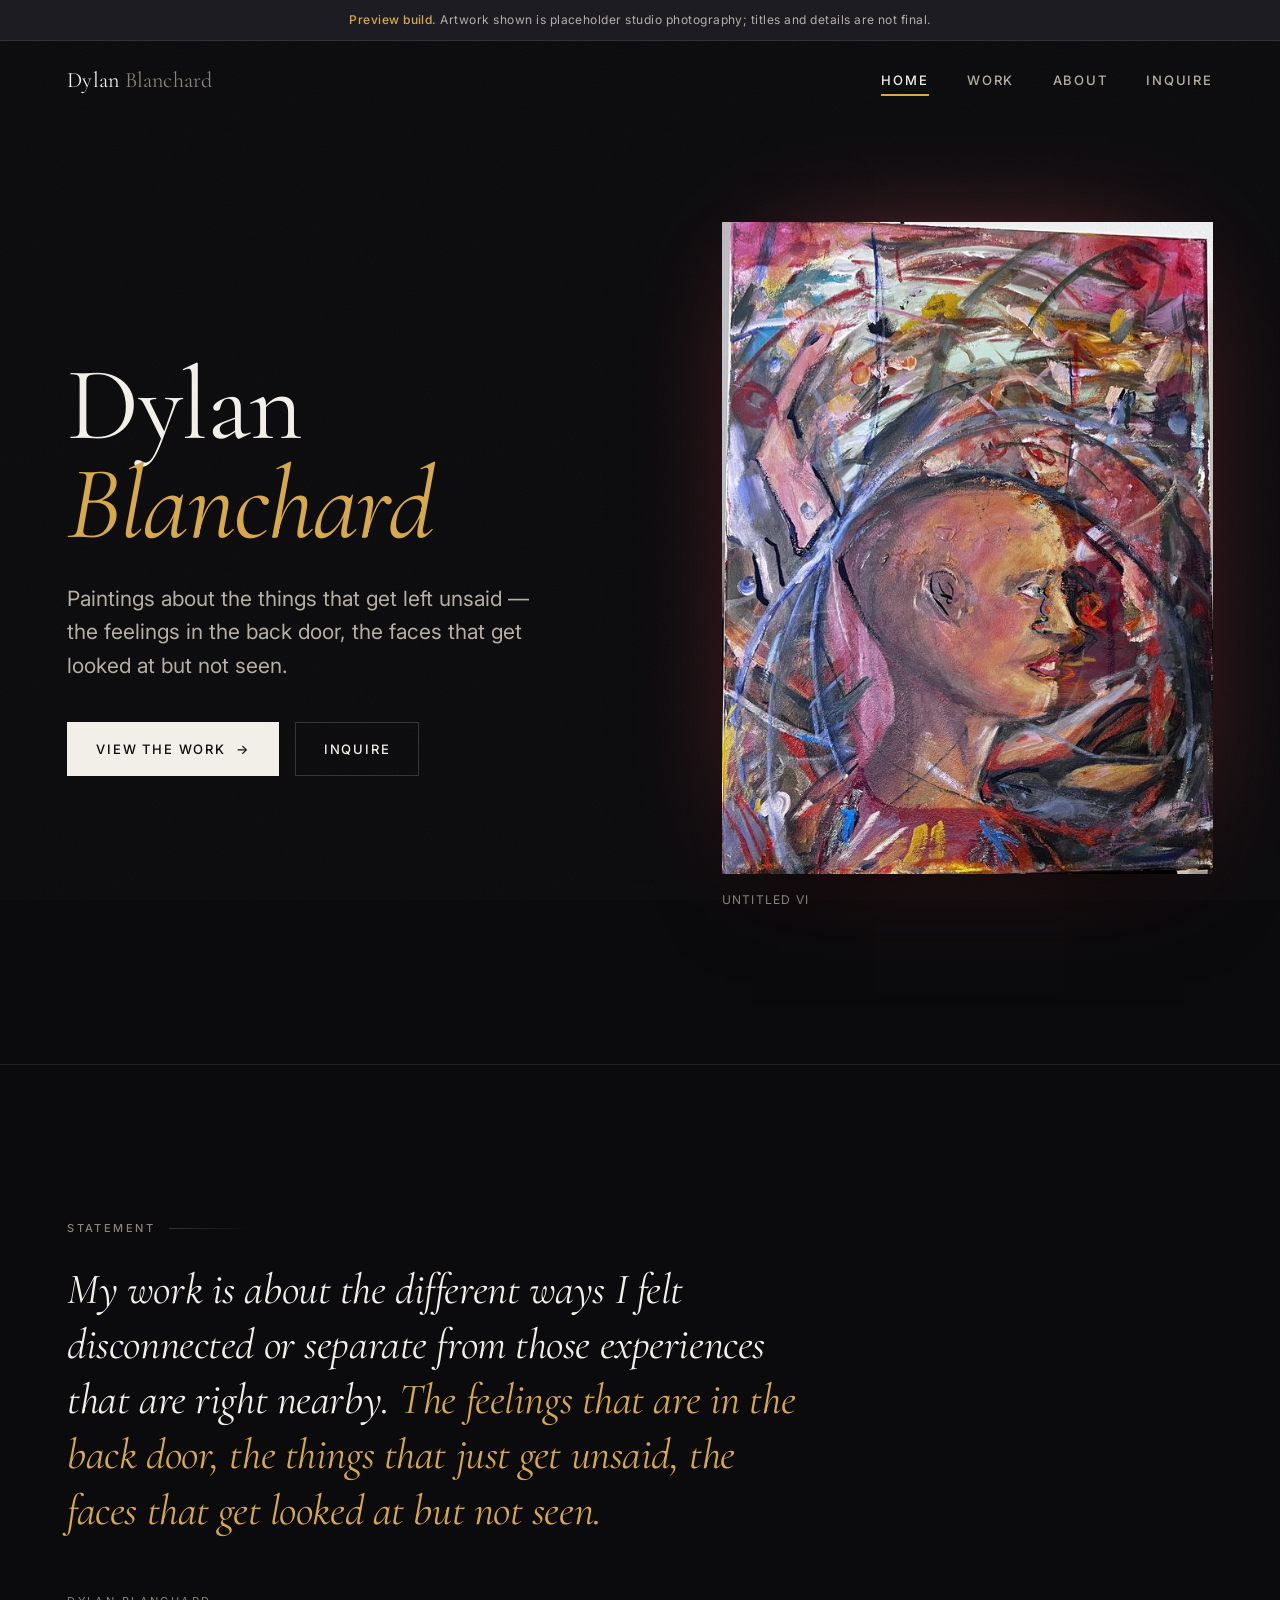
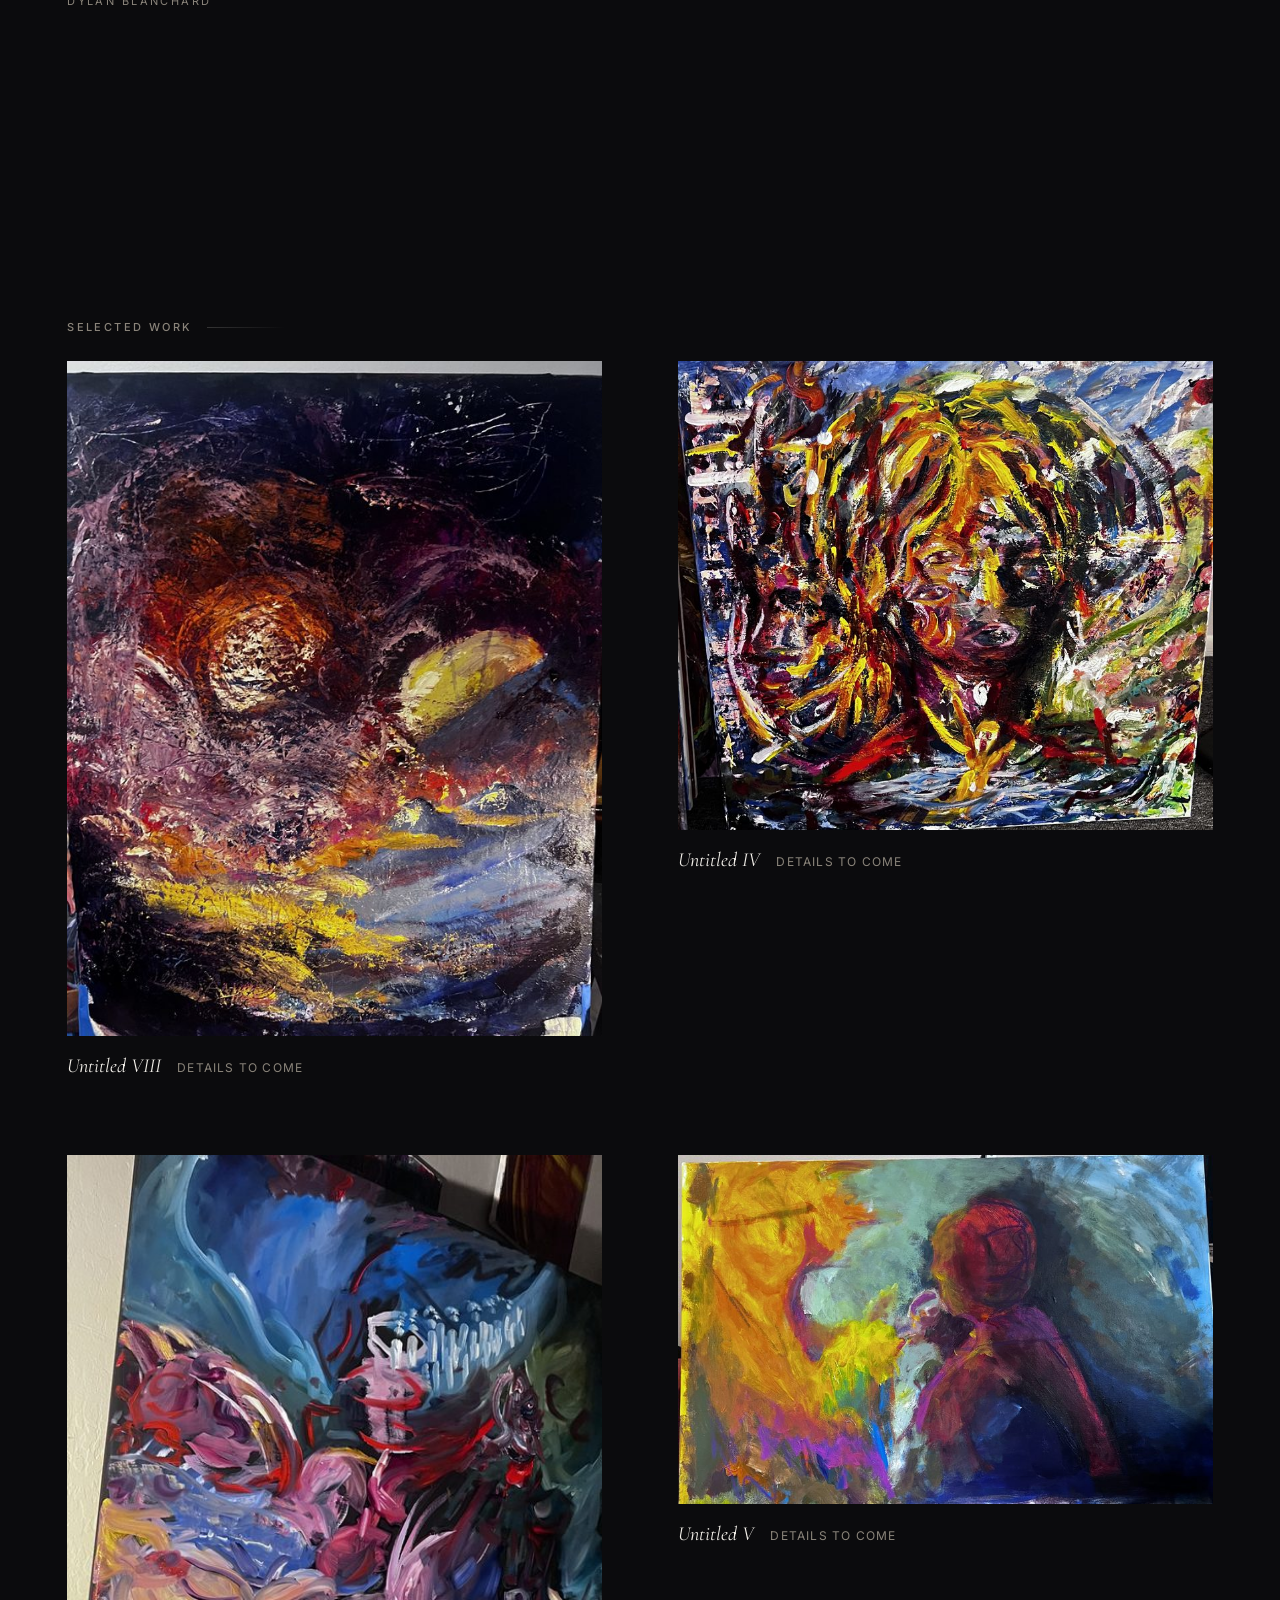
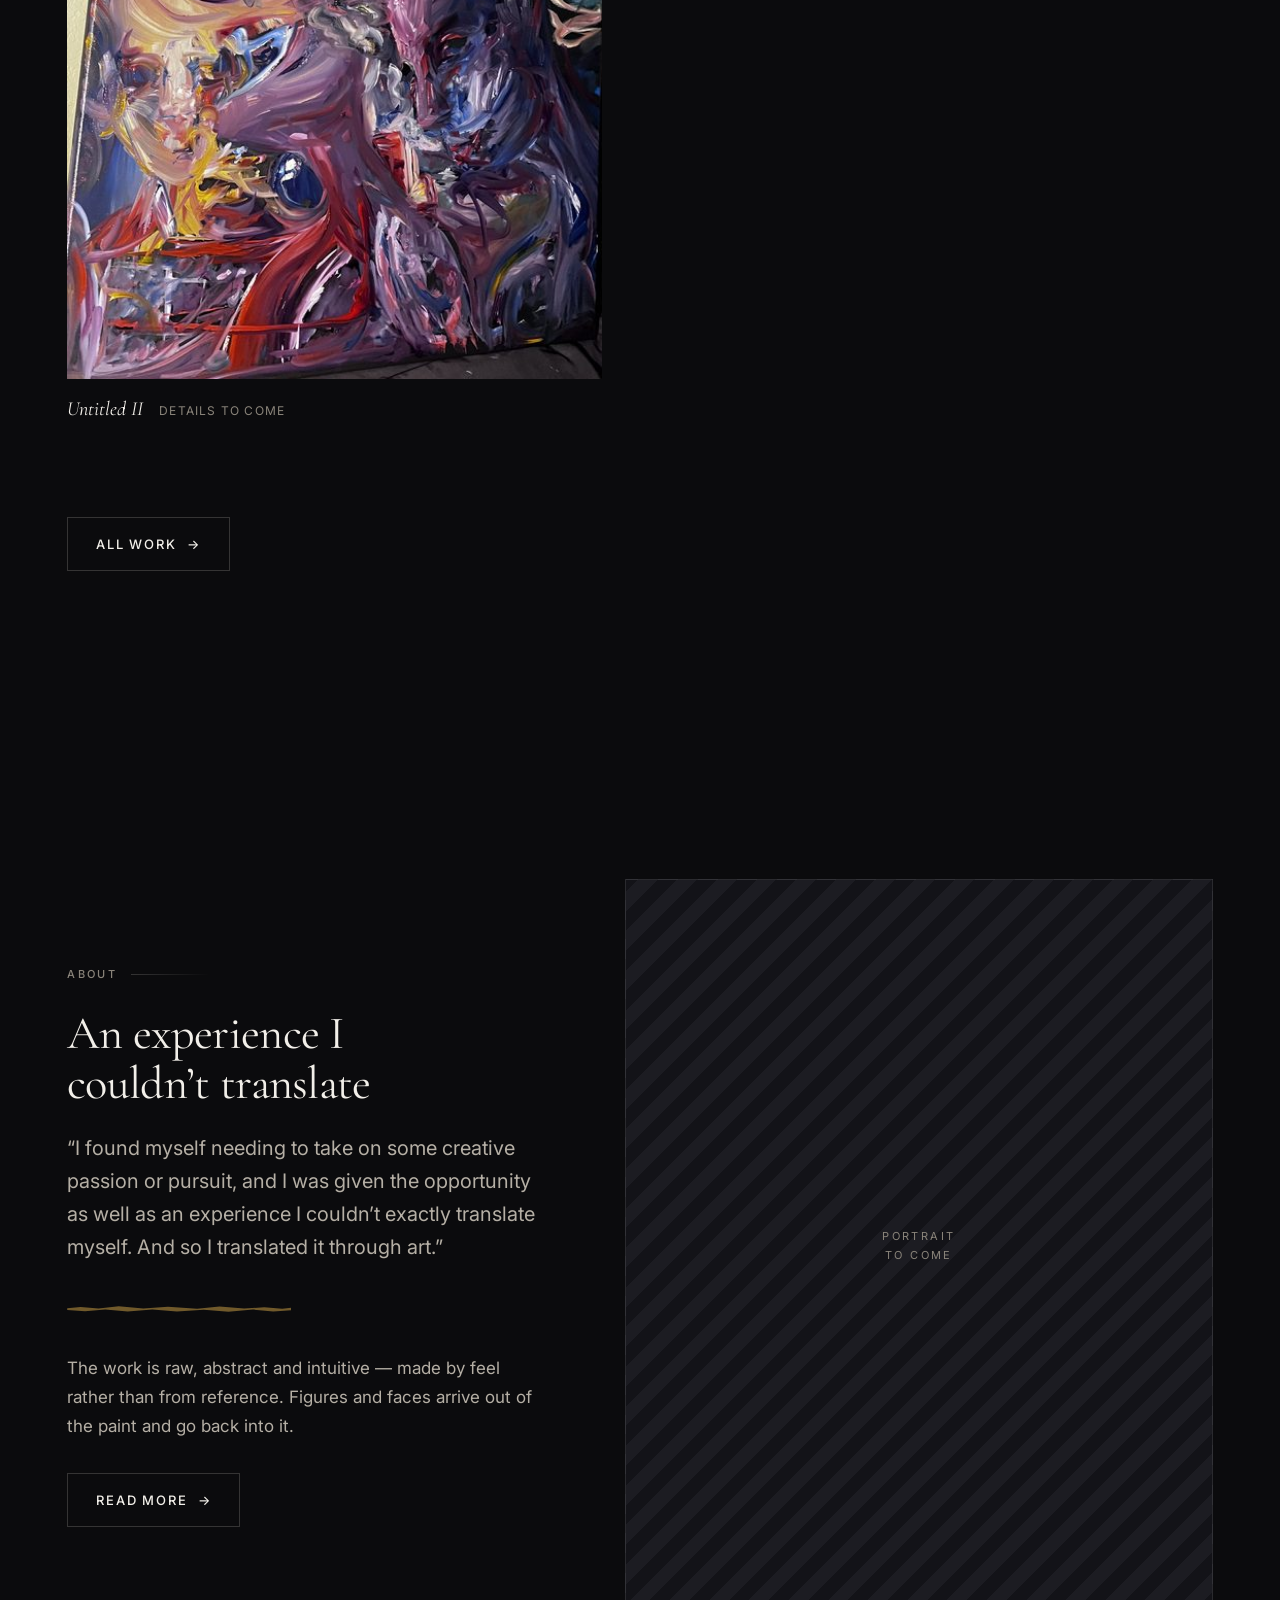
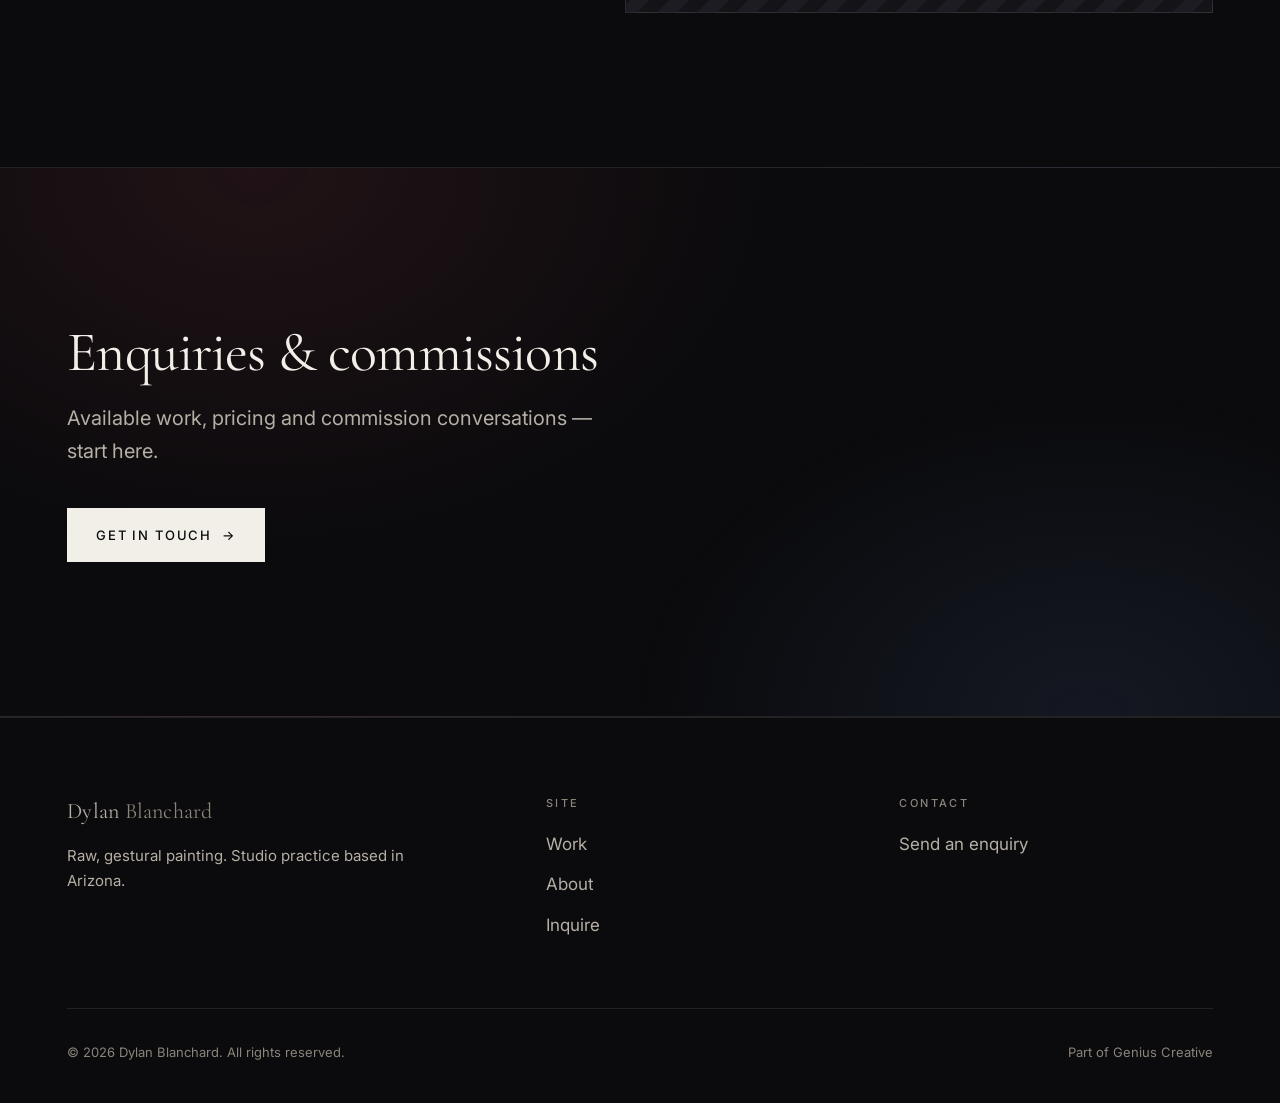
==== index.html @ bfadbf79 "Publish Dylan Blanchard portfolio site Generated from the private dylan-blanchard-portfolio repo via" ====
<!DOCTYPE html>
<html lang="en">
<head>
<meta charset="utf-8">
<meta name="viewport" content="width=device-width, initial-scale=1">
<title>Dylan Blanchard — Paintings</title>
<meta name="description" content="Raw, gestural paintings by Dylan Blanchard. Work about disconnection, the things left unsaid, and the faces that get looked at but not seen.">
<meta property="og:title" content="Dylan Blanchard — Paintings">
<meta property="og:description" content="Raw, gestural paintings about the things left unsaid.">
<meta property="og:type" content="website">
<meta property="og:url" content="https://gbmisa.github.io/dylan-blanchard-site/">
<meta property="og:image" content="https://gbmisa.github.io/dylan-blanchard-site/images/artwork/work-06-1600.jpg">
<link rel="canonical" href="https://gbmisa.github.io/dylan-blanchard-site/">
<link rel="icon" href="data:image/svg+xml,%3Csvg xmlns='http://www.w3.org/2000/svg' viewBox='0 0 32 32'%3E%3Crect width='32' height='32' fill='%230b0b0d'/%3E%3Cpath d='M6 23c4-3 6-13 11-15 3.2-1.3 6 .2 8 2.4-5 2-8 10.6-12 12.6-3 1.5-5 1-7 0z' fill='%23d8a94a'/%3E%3C/svg%3E">
<link rel="preconnect" href="https://fonts.googleapis.com">
<link rel="preconnect" href="https://fonts.gstatic.com" crossorigin>
<link href="https://fonts.googleapis.com/css2?family=Cormorant+Garamond:ital,wght@0,400;0,600;1,400&family=Inter:wght@400;500&display=swap" rel="stylesheet">
<link rel="stylesheet" href="css/style.css">
</head>
<body>

<a class="skip-link" href="#main">Skip to content</a>

<!-- PREVIEW BANNER — delete this element (and §15 of style.css) at launch -->
<div class="preview-banner">
  <strong>Preview build.</strong> Artwork shown is placeholder studio photography; titles and details are not final.
</div>

<header class="site-header">
  <div class="shell site-header__inner">
    <a class="wordmark" href="index.html">Dylan <span>Blanchard</span></a>
    <button class="nav-toggle" aria-expanded="false" aria-controls="nav" aria-label="Menu">
      <span class="nav-toggle__bars"></span>
    </button>
    <nav class="nav" id="nav" aria-label="Primary">
      <ul class="nav__list">
        <li><a class="nav__link" href="index.html" aria-current="page">Home</a></li>
        <li><a class="nav__link" href="gallery.html">Work</a></li>
        <li><a class="nav__link" href="about.html">About</a></li>
        <li><a class="nav__link" href="contact.html">Inquire</a></li>
      </ul>
    </nav>
  </div>
</header>

<main id="main">

  <!-- ============================================================ hero -->
  <section class="hero shell">
    <div class="hero__grid">
      <div>
        <h1 class="hero__title">Dylan<em>Blanchard</em></h1>
        <p class="hero__statement">
          Paintings about the things that get left unsaid — the feelings in the
          back door, the faces that get looked at but not seen.
        </p>
        <div class="btn-row">
          <a class="btn btn--solid" href="gallery.html">
            View the work <span class="btn__arrow" aria-hidden="true">&rarr;</span>
          </a>
          <a class="btn" href="contact.html">Inquire</a>
        </div>
      </div>

      <figure class="hero__figure">
        <img src="images/artwork/work-06-800.jpg"
             srcset="images/artwork/work-06-800.jpg 800w, images/artwork/work-06-1600.jpg 1600w"
             sizes="(max-width: 60rem) 92vw, 40vw"
             width="1204" height="1600"
             alt="A bald figure in profile, painted in ochre and rose, ringed by dark looping arcs that half-swallow the face."
             fetchpriority="high" decoding="async">
        <figcaption class="hero__caption">Untitled VI</figcaption>
      </figure>
    </div>
  </section>

  <!-- ======================================================= statement -->
  <section class="section statement">
    <div class="shell">
      <p class="eyebrow">Statement</p>
      <blockquote class="statement__quote">
        <p>
          My work is about the different ways I felt disconnected or separate
          from those experiences that are right nearby. <em>The feelings that
          are in the back door, the things that just get unsaid, the faces that
          get looked at but not seen.</em>
        </p>
        <cite class="statement__attrib">Dylan Blanchard</cite>
      </blockquote>
    </div>
  </section>

  <!-- ==================================================== selected work -->
  <section class="section">
    <div class="shell">
      <p class="eyebrow">Selected work</p>

      <div class="work-stagger">

        <figure class="work reveal">
          <a class="work__frame" data-lightbox
             href="images/artwork/work-08-1600.jpg"
             data-full="images/artwork/work-08-1600.jpg"
             data-title="Untitled VIII"
             data-meta="Details to come"
             data-alt="A nocturne in deep violet and ox-blood, with molten ochre and gold forms surfacing through heavy impasto.">
            <img src="images/artwork/work-08-800.jpg"
                 srcset="images/artwork/work-08-800.jpg 800w, images/artwork/work-08-1600.jpg 1600w"
                 sizes="(max-width: 48rem) 92vw, 45vw"
                 width="1267" height="1600"
                 alt="A nocturne in deep violet and ox-blood, with molten ochre and gold forms surfacing through heavy impasto."
                 loading="lazy" decoding="async">
          </a>
          <figcaption class="work__caption">
            <span class="work__title">Untitled VIII</span>
            <span class="work__meta">Details to come</span>
          </figcaption>
        </figure>

        <figure class="work reveal">
          <a class="work__frame" data-lightbox
             href="images/artwork/work-04-1600.jpg"
             data-full="images/artwork/work-04-1600.jpg"
             data-title="Untitled IV"
             data-meta="Details to come"
             data-alt="A head built from thick yellow and black knife strokes, dissolving into a tangle of red and green at the edges.">
            <img src="images/artwork/work-04-800.jpg"
                 srcset="images/artwork/work-04-800.jpg 800w, images/artwork/work-04-1600.jpg 1600w"
                 sizes="(max-width: 48rem) 92vw, 45vw"
                 width="1600" height="1406"
                 alt="A head built from thick yellow and black knife strokes, dissolving into a tangle of red and green at the edges."
                 loading="lazy" decoding="async">
          </a>
          <figcaption class="work__caption">
            <span class="work__title">Untitled IV</span>
            <span class="work__meta">Details to come</span>
          </figcaption>
        </figure>

        <figure class="work reveal">
          <a class="work__frame" data-lightbox
             href="images/artwork/work-02-1600.jpg"
             data-full="images/artwork/work-02-1600.jpg"
             data-title="Untitled II"
             data-meta="Details to come"
             data-alt="Swirling rose, crimson and cobalt impasto in which several faces surface and sink back into the paint.">
            <img src="images/artwork/work-02-800.jpg"
                 srcset="images/artwork/work-02-800.jpg 800w, images/artwork/work-02-1600.jpg 1600w"
                 sizes="(max-width: 48rem) 92vw, 45vw"
                 width="1038" height="1600"
                 alt="Swirling rose, crimson and cobalt impasto in which several faces surface and sink back into the paint."
                 loading="lazy" decoding="async">
          </a>
          <figcaption class="work__caption">
            <span class="work__title">Untitled II</span>
            <span class="work__meta">Details to come</span>
          </figcaption>
        </figure>

        <figure class="work reveal">
          <a class="work__frame" data-lightbox
             href="images/artwork/work-05-1600.jpg"
             data-full="images/artwork/work-05-1600.jpg"
             data-title="Untitled V"
             data-meta="Details to come"
             data-alt="A seated red figure turned away, set between a field of yellow light and a cold teal dark.">
            <img src="images/artwork/work-05-800.jpg"
                 srcset="images/artwork/work-05-800.jpg 800w, images/artwork/work-05-1600.jpg 1600w"
                 sizes="(max-width: 48rem) 92vw, 45vw"
                 width="1600" height="1044"
                 alt="A seated red figure turned away, set between a field of yellow light and a cold teal dark."
                 loading="lazy" decoding="async">
          </a>
          <figcaption class="work__caption">
            <span class="work__title">Untitled V</span>
            <span class="work__meta">Details to come</span>
          </figcaption>
        </figure>

      </div>

      <div class="btn-row" style="margin-top: clamp(3rem, 8vw, 6rem);">
        <a class="btn" href="gallery.html">
          All work <span class="btn__arrow" aria-hidden="true">&rarr;</span>
        </a>
      </div>
    </div>
  </section>

  <!-- =========================================================== about -->
  <section class="section">
    <div class="shell">
      <div class="split split--flip split--center">
        <div class="portrait-slot">
          <span class="portrait-slot__label">Portrait<br>to come</span>
        </div>
        <div>
          <p class="eyebrow">About</p>
          <h2 style="font-size: clamp(1.75rem, 1.3rem + 2vw, 3rem); margin-bottom: 1.5rem;">
            An experience I couldn&rsquo;t translate
          </h2>
          <p class="lede">
            &ldquo;I found myself needing to take on some creative passion or
            pursuit, and I was given the opportunity as well as an experience I
            couldn&rsquo;t exactly translate myself. And so I translated it
            through art.&rdquo;
          </p>
          <hr class="stroke-rule" style="margin: 2.5rem 0;">
          <p>
            The work is raw, abstract and intuitive — made by feel rather than
            from reference. Figures and faces arrive out of the paint and go
            back into it.
          </p>
          <div class="btn-row" style="margin-top: 2rem;">
            <a class="btn" href="about.html">
              Read more <span class="btn__arrow" aria-hidden="true">&rarr;</span>
            </a>
          </div>
        </div>
      </div>
    </div>
  </section>

  <!-- ============================================================= cta -->
  <section class="section cta">
    <div class="shell">
      <h2 class="cta__title">Enquiries &amp; commissions</h2>
      <p class="lede" style="margin-bottom: 2.5rem;">
        Available work, pricing and commission conversations — start here.
      </p>
      <div class="btn-row">
        <a class="btn btn--solid" href="contact.html">
          Get in touch <span class="btn__arrow" aria-hidden="true">&rarr;</span>
        </a>
      </div>
    </div>
  </section>

</main>

<footer class="site-footer">
  <div class="shell">
    <div class="site-footer__grid">
      <div>
        <a class="wordmark" href="index.html">Dylan <span>Blanchard</span></a>
        <p style="margin-top: 1rem; max-width: 22rem; font-size: 0.9375rem;">
          Raw, gestural painting. Studio practice based in Arizona.
        </p>
      </div>
      <div>
        <h3>Site</h3>
        <ul>
          <li><a href="gallery.html">Work</a></li>
          <li><a href="about.html">About</a></li>
          <li><a href="contact.html">Inquire</a></li>
        </ul>
      </div>
      <div>
        <h3>Contact</h3>
        <ul>
          <!-- TODO: replace with Dylan's real contact address -->
          <li><a href="contact.html">Send an enquiry</a></li>
        </ul>
      </div>
    </div>
    <div class="site-footer__base">
      <span>&copy; 2026 Dylan Blanchard. All rights reserved.</span>
      <span>Part of Genius Creative</span>
    </div>
  </div>
</footer>

<!-- ======================================================== lightbox -->
<div class="lightbox" role="dialog" aria-modal="true" aria-hidden="true" aria-label="Artwork viewer">
  <button class="lightbox__close" aria-label="Close viewer">&times;</button>
  <button class="lightbox__nav lightbox__nav--prev" aria-label="Previous work">&#8249;</button>
  <button class="lightbox__nav lightbox__nav--next" aria-label="Next work">&#8250;</button>
  <div class="lightbox__stage">
    <img class="lightbox__img" src="" alt="">
  </div>
  <div class="lightbox__bar shell">
    <span class="lightbox__title"></span>
    <span class="lightbox__meta"></span>
  </div>
</div>

<script src="js/site-config.js"></script>
<script src="js/main.js"></script>
</body>
</html>
---- css/style.css ----
/* ==========================================================================
   Dylan Blanchard — Genius Creative
   Ink ground, jewel-tone accents, palette-knife texture.
   The paintings supply the loudest colour on every page; chrome stays quiet.
   ========================================================================== */

/* --------------------------------------------------------------------------
   1. Tokens
   -------------------------------------------------------------------------- */
:root {
  /* ground */
  --ink:        #0b0b0d;
  --ink-raised: #131318;
  --ink-high:   #1c1c22;
  --hairline:   rgba(242, 239, 233, 0.10);
  --hairline-2: rgba(242, 239, 233, 0.18);

  /* type — all AA or better on --ink */
  --bone:    #f2efe9;  /* 19.0:1 */
  --bone-2:  #b5afa5;  /*  8.9:1 */
  --bone-3:  #8a847a;  /*  5.3:1 */

  /* jewel accents, pulled from the work itself */
  --gold:    #d8a94a;  /*  9.1:1 */
  --crimson: #e0576a;  /*  5.4:1 */
  --cobalt:  #6d8fe8;
  --violet:  #a279e0;

  /* layout */
  --measure: 34rem;
  --gutter: clamp(1.25rem, 4vw, 3.5rem);
  --shell: 78rem;

  /* rhythm */
  --space-section: clamp(5rem, 12vw, 11rem);

  /* type stacks */
  --font-display: "Cormorant Garamond", "Iowan Old Style", Palatino, Georgia, serif;
  --font-body: "Inter", -apple-system, BlinkMacSystemFont, "Segoe UI", Roboto, Helvetica, Arial, sans-serif;

  --ease: cubic-bezier(0.22, 0.61, 0.36, 1);
}

/* --------------------------------------------------------------------------
   2. Reset & base
   -------------------------------------------------------------------------- */
*, *::before, *::after { box-sizing: border-box; }

html {
  -webkit-text-size-adjust: 100%;
  scroll-behavior: smooth;
}

body {
  margin: 0;
  background: var(--ink);
  color: var(--bone-2);
  font-family: var(--font-body);
  font-size: clamp(1rem, 0.97rem + 0.15vw, 1.0625rem);
  line-height: 1.7;
  font-weight: 400;
  -webkit-font-smoothing: antialiased;
  overflow-x: hidden;
}

/* Grain. Sits above the ground, below content — gives the flat ink some
   tooth so it reads as material rather than as a flat digital surface. */
body::before {
  content: "";
  position: fixed;
  inset: 0;
  z-index: 1;
  pointer-events: none;
  opacity: 0.035;
  background-image: url("data:image/svg+xml,%3Csvg xmlns='http://www.w3.org/2000/svg' width='220' height='220'%3E%3Cfilter id='n'%3E%3CfeTurbulence type='fractalNoise' baseFrequency='0.82' numOctaves='4' stitchTiles='stitch'/%3E%3C/filter%3E%3Crect width='220' height='220' filter='url(%23n)'/%3E%3C/svg%3E");
}

body > * { position: relative; z-index: 2; }

img { max-width: 100%; height: auto; display: block; }

h1, h2, h3, h4 {
  font-family: var(--font-display);
  color: var(--bone);
  font-weight: 400;
  line-height: 1.08;
  letter-spacing: -0.015em;
  margin: 0;
  text-wrap: balance;
}

p { margin: 0 0 1.25em; }
p:last-child { margin-bottom: 0; }

a { color: var(--gold); text-decoration: none; }

:focus-visible {
  outline: 2px solid var(--gold);
  outline-offset: 3px;
  border-radius: 2px;
}

::selection { background: var(--crimson); color: var(--bone); }

.skip-link {
  position: absolute;
  left: var(--gutter);
  top: -100%;
  z-index: 999;
  padding: 0.75rem 1.25rem;
  background: var(--bone);
  color: var(--ink);
  font-size: 0.875rem;
  font-weight: 500;
}
.skip-link:focus { top: 1rem; }

.visually-hidden {
  position: absolute;
  width: 1px; height: 1px;
  padding: 0; margin: -1px;
  overflow: hidden;
  clip: rect(0 0 0 0);
  white-space: nowrap;
}

/* --------------------------------------------------------------------------
   3. Layout primitives
   -------------------------------------------------------------------------- */
.shell {
  width: 100%;
  max-width: var(--shell);
  margin-inline: auto;
  padding-inline: var(--gutter);
}

.section { padding-block: var(--space-section); }

.eyebrow {
  font-family: var(--font-body);
  font-size: 0.6875rem;
  font-weight: 500;
  letter-spacing: 0.22em;
  text-transform: uppercase;
  color: var(--bone-3);
  margin: 0 0 1.5rem;
  display: flex;
  align-items: center;
  gap: 0.875rem;
}
.eyebrow::after {
  content: "";
  height: 1px;
  flex: 1;
  max-width: 5rem;
  background: linear-gradient(90deg, var(--hairline-2), transparent);
}

.lede {
  font-size: clamp(1.0625rem, 1rem + 0.35vw, 1.25rem);
  line-height: 1.65;
  color: var(--bone-2);
  max-width: var(--measure);
}

/* A torn/knife-stroke rule — the divider motif. Deliberately not a clean
   hairline: the edge is chipped, the way a loaded knife leaves paint. */
.stroke-rule {
  border: 0;
  height: 10px;
  margin: 0;
  width: min(14rem, 40vw);
  background: var(--gold);
  opacity: 0.5;
  clip-path: polygon(
    0% 42%, 6% 30%, 14% 46%, 23% 22%, 34% 44%, 45% 28%,
    58% 48%, 68% 26%, 79% 46%, 88% 32%, 96% 48%, 100% 38%,
    100% 62%, 92% 74%, 83% 56%, 72% 78%, 61% 58%, 49% 76%,
    38% 54%, 27% 74%, 17% 56%, 8% 72%, 0% 60%
  );
}

/* --------------------------------------------------------------------------
   4. Header
   -------------------------------------------------------------------------- */
.site-header {
  position: sticky;
  top: 0;
  z-index: 50;
  transition: background-color 0.4s var(--ease), border-color 0.4s var(--ease);
  border-bottom: 1px solid transparent;
}
.site-header.is-stuck {
  background: rgba(11, 11, 13, 0.86);
  backdrop-filter: blur(14px);
  -webkit-backdrop-filter: blur(14px);
  border-bottom-color: var(--hairline);
}

.site-header__inner {
  display: flex;
  align-items: center;
  justify-content: space-between;
  gap: 1.5rem;
  padding-block: 1.5rem;
}

.wordmark {
  font-family: var(--font-display);
  font-size: 1.375rem;
  line-height: 1;
  letter-spacing: 0.01em;
  color: var(--bone);
  white-space: nowrap;
}
.wordmark span { color: var(--bone-3); }

.nav__list {
  display: flex;
  align-items: center;
  gap: clamp(1.5rem, 3vw, 2.75rem);
  list-style: none;
  margin: 0;
  padding: 0;
}

.nav__link {
  position: relative;
  font-size: 0.8125rem;
  font-weight: 500;
  letter-spacing: 0.14em;
  text-transform: uppercase;
  color: var(--bone-2);
  padding-block: 0.5rem;
  transition: color 0.25s var(--ease);
}
.nav__link::after {
  content: "";
  position: absolute;
  left: 0; right: 0; bottom: 0;
  height: 2px;
  background: var(--gold);
  transform: scaleX(0);
  transform-origin: left;
  transition: transform 0.35s var(--ease);
}
.nav__link:hover, .nav__link:focus-visible { color: var(--bone); }
.nav__link:hover::after,
.nav__link[aria-current="page"]::after { transform: scaleX(1); }
.nav__link[aria-current="page"] { color: var(--bone); }

.nav-toggle {
  display: none;
  width: 2.75rem; height: 2.75rem;
  align-items: center;
  justify-content: center;
  background: none;
  border: 1px solid var(--hairline-2);
  color: var(--bone);
  cursor: pointer;
  padding: 0;
}
.nav-toggle__bars,
.nav-toggle__bars::before,
.nav-toggle__bars::after {
  display: block;
  width: 18px; height: 1.5px;
  background: currentColor;
  transition: transform 0.3s var(--ease), opacity 0.2s var(--ease);
}
.nav-toggle__bars::before,
.nav-toggle__bars::after { content: ""; position: absolute; }
.nav-toggle__bars::before { transform: translateY(-6px); }
.nav-toggle__bars::after  { transform: translateY(6px); }
.nav-toggle[aria-expanded="true"] .nav-toggle__bars { background: transparent; }
.nav-toggle[aria-expanded="true"] .nav-toggle__bars::before { transform: rotate(45deg); }
.nav-toggle[aria-expanded="true"] .nav-toggle__bars::after  { transform: rotate(-45deg); }

@media (max-width: 46rem) {
  .nav-toggle { display: inline-flex; position: relative; }
  .nav {
    position: fixed;
    inset: 0;
    background: var(--ink);
    display: grid;
    place-items: center;
    opacity: 0;
    visibility: hidden;
    transition: opacity 0.35s var(--ease), visibility 0.35s;
  }
  .nav.is-open { opacity: 1; visibility: visible; }
  .nav__list { flex-direction: column; gap: 2rem; }
  .nav__link { font-size: 1rem; letter-spacing: 0.18em; }
}

/* --------------------------------------------------------------------------
   5. Hero
   -------------------------------------------------------------------------- */
.hero {
  padding-block: clamp(3rem, 8vw, 7rem) var(--space-section);
}

.hero__grid {
  display: grid;
  gap: clamp(2.5rem, 6vw, 5rem);
  align-items: center;
}
@media (min-width: 60rem) {
  .hero__grid {
    grid-template-columns: 1fr 0.85fr;
  }
}

.hero__title {
  font-size: clamp(3rem, 2rem + 7vw, 6.5rem);
  line-height: 0.95;
  margin-bottom: 1.75rem;
}
.hero__title em {
  display: block;
  font-style: italic;
  color: var(--gold);
}

.hero__statement {
  font-size: clamp(1.0625rem, 1rem + 0.4vw, 1.3125rem);
  line-height: 1.6;
  max-width: 30rem;
  margin-bottom: 2.5rem;
  color: var(--bone-2);
}

.hero__figure { margin: 0; }
.hero__figure img {
  width: 100%;
  /* the paint carries its own light; a faint bloom seats it on the ink */
  box-shadow: 0 40px 80px -30px rgba(0, 0, 0, 0.9),
              0 0 120px -60px var(--crimson);
}
.hero__caption {
  margin-top: 1rem;
  font-size: 0.75rem;
  letter-spacing: 0.1em;
  text-transform: uppercase;
  color: var(--bone-3);
}

/* --------------------------------------------------------------------------
   6. Buttons
   -------------------------------------------------------------------------- */
.btn-row { display: flex; flex-wrap: wrap; gap: 1rem; }

.btn {
  display: inline-flex;
  align-items: center;
  gap: 0.625rem;
  padding: 0.9375rem 1.75rem;
  font-family: var(--font-body);
  font-size: 0.8125rem;
  font-weight: 500;
  letter-spacing: 0.14em;
  text-transform: uppercase;
  border: 1px solid var(--hairline-2);
  color: var(--bone);
  background: transparent;
  cursor: pointer;
  transition: border-color 0.3s var(--ease), color 0.3s var(--ease),
              background-color 0.3s var(--ease), transform 0.3s var(--ease);
}
.btn:hover, .btn:focus-visible {
  border-color: var(--gold);
  color: var(--gold);
  transform: translateY(-2px);
}
.btn--solid {
  background: var(--bone);
  border-color: var(--bone);
  color: var(--ink);
}
.btn--solid:hover, .btn--solid:focus-visible {
  background: var(--gold);
  border-color: var(--gold);
  color: var(--ink);
}
.btn__arrow { transition: transform 0.3s var(--ease); }
.btn:hover .btn__arrow { transform: translateX(4px); }

/* --------------------------------------------------------------------------
   7. Statement / pull quote
   -------------------------------------------------------------------------- */
.statement { border-top: 1px solid var(--hairline); }

.statement__quote {
  margin: 0;
  max-width: 46rem;
}
.statement__quote p {
  font-family: var(--font-display);
  font-size: clamp(1.5rem, 1.1rem + 2vw, 2.75rem);
  line-height: 1.28;
  font-style: italic;
  color: var(--bone);
  letter-spacing: -0.01em;
}
.statement__quote p em {
  font-style: italic;
  color: var(--gold);
}
.statement__attrib {
  display: block;
  margin-top: 2rem;
  font-family: var(--font-body);
  font-size: 0.6875rem;
  font-style: normal;
  letter-spacing: 0.22em;
  text-transform: uppercase;
  color: var(--bone-3);
}

/* --------------------------------------------------------------------------
   8. Work grids
   -------------------------------------------------------------------------- */

/* Home — staggered, gallery-hang rhythm rather than a uniform matrix. */
.work-stagger {
  display: grid;
  gap: clamp(2.5rem, 6vw, 5.5rem);
}
@media (min-width: 48rem) {
  .work-stagger { grid-template-columns: repeat(2, 1fr); align-items: start; }
  .work-stagger > *:nth-child(even) { transform: translateY(clamp(2rem, 6vw, 5rem)); }
}

/* Gallery — columns keep every canvas at its true aspect ratio, no cropping. */
.work-masonry {
  column-count: 1;
  column-gap: clamp(1.5rem, 4vw, 3rem);
}
@media (min-width: 40rem) { .work-masonry { column-count: 2; } }
@media (min-width: 68rem) { .work-masonry { column-count: 3; } }
.work-masonry .work { break-inside: avoid; margin-bottom: clamp(1.5rem, 4vw, 3rem); }

.work { margin: 0; }

.work__frame {
  display: block;
  position: relative;
  background: var(--ink-raised);
  overflow: hidden;
  cursor: zoom-in;
  border: 0;
  padding: 0;
  width: 100%;
}
.work__frame img {
  width: 100%;
  transition: transform 0.7s var(--ease), filter 0.7s var(--ease);
}
.work__frame::after {
  content: "";
  position: absolute;
  inset: 0;
  background: linear-gradient(180deg, transparent 55%, rgba(11, 11, 13, 0.55));
  opacity: 0;
  transition: opacity 0.5s var(--ease);
}
.work__frame:hover img,
.work__frame:focus-visible img { transform: scale(1.035); }
.work__frame:hover::after { opacity: 1; }

.work__caption {
  margin-top: 1.125rem;
  display: flex;
  flex-wrap: wrap;
  align-items: baseline;
  gap: 0.5rem 1rem;
}
.work__title {
  font-family: var(--font-display);
  font-size: 1.25rem;
  font-style: italic;
  color: var(--bone);
  line-height: 1.2;
}
.work__meta {
  font-size: 0.75rem;
  letter-spacing: 0.1em;
  text-transform: uppercase;
  color: var(--bone-3);
}

/* --------------------------------------------------------------------------
   9. Split feature (about teaser)
   -------------------------------------------------------------------------- */
.split {
  display: grid;
  gap: clamp(2.5rem, 6vw, 5rem);
  align-items: start;
}
.split--center { align-items: center; }
@media (min-width: 56rem) {
  .split { grid-template-columns: 0.9fr 1.1fr; }
  .split--flip > :first-child { order: 2; }
  /* portrait trails the long bio column instead of stranding a gap beside it */
  .portrait-col { position: sticky; top: 6rem; }
}

.portrait-slot {
  aspect-ratio: 4 / 5;
  background:
    repeating-linear-gradient(
      -45deg,
      var(--ink-raised) 0 14px,
      var(--ink-high) 14px 28px
    );
  border: 1px solid var(--hairline);
  display: grid;
  place-content: center;
  gap: 0.5rem;
  text-align: center;
  padding: 2rem;
}
.portrait-slot__label {
  font-size: 0.6875rem;
  letter-spacing: 0.22em;
  text-transform: uppercase;
  color: var(--bone-3);
}

/* --------------------------------------------------------------------------
   10. CTA band
   -------------------------------------------------------------------------- */
.cta {
  border-top: 1px solid var(--hairline);
  border-bottom: 1px solid var(--hairline);
  background:
    radial-gradient(70% 120% at 20% 0%, rgba(224, 87, 106, 0.10), transparent 60%),
    radial-gradient(60% 100% at 85% 100%, rgba(109, 143, 232, 0.10), transparent 60%);
}
.cta__title {
  font-size: clamp(2rem, 1.4rem + 3vw, 3.5rem);
  margin-bottom: 1.25rem;
}

/* --------------------------------------------------------------------------
   11. Prose (about)
   -------------------------------------------------------------------------- */
.prose { max-width: var(--measure); }
.prose h2 {
  font-size: clamp(1.5rem, 1.2rem + 1.4vw, 2.125rem);
  margin: 3.5rem 0 1.25rem;
}
.prose h2:first-child { margin-top: 0; }
.prose p { color: var(--bone-2); }

.prose blockquote {
  margin: 2.5rem 0;
  padding-left: clamp(1.25rem, 3vw, 2rem);
  border-left: 2px solid var(--gold);
}
.prose blockquote p {
  font-family: var(--font-display);
  font-size: clamp(1.25rem, 1.1rem + 1vw, 1.75rem);
  font-style: italic;
  line-height: 1.4;
  color: var(--bone);
}

.facts {
  list-style: none;
  margin: 0;
  padding: 0;
  border-top: 1px solid var(--hairline);
}
.facts li {
  display: flex;
  flex-wrap: wrap;
  gap: 0.25rem 1.5rem;
  padding-block: 1rem;
  border-bottom: 1px solid var(--hairline);
}
.facts dt, .facts__key {
  flex: 0 0 8rem;
  font-size: 0.6875rem;
  letter-spacing: 0.18em;
  text-transform: uppercase;
  color: var(--bone-3);
  padding-top: 0.35rem;
}
.facts__val { flex: 1 1 14rem; color: var(--bone-2); }

/* --------------------------------------------------------------------------
   12. Form
   -------------------------------------------------------------------------- */
.form { max-width: 38rem; }
.field { margin-bottom: 1.75rem; }
.field label {
  display: block;
  font-size: 0.6875rem;
  font-weight: 500;
  letter-spacing: 0.18em;
  text-transform: uppercase;
  color: var(--bone-2);
  margin-bottom: 0.625rem;
}
.field input,
.field select,
.field textarea {
  width: 100%;
  padding: 0.875rem 1rem;
  background: var(--ink-raised);
  border: 1px solid var(--hairline-2);
  color: var(--bone);
  font-family: inherit;
  font-size: 1rem;
  line-height: 1.5;
  transition: border-color 0.25s var(--ease), background-color 0.25s var(--ease);
}
.field textarea { resize: vertical; min-height: 9rem; }
.field input:focus,
.field select:focus,
.field textarea:focus {
  outline: none;
  border-color: var(--gold);
  background: var(--ink-high);
}
.field input::placeholder,
.field textarea::placeholder { color: var(--bone-3); opacity: 1; }
.field__hint {
  margin-top: 0.5rem;
  font-size: 0.8125rem;
  color: var(--bone-3);
}
.field__hint--ok { color: var(--gold); }
.field__hint--error { color: var(--crimson); }

/* Honeypot — visually hidden, still in the tab order off-screen for bots */
.hp-field {
  position: absolute;
  width: 1px;
  height: 1px;
  padding: 0;
  margin: -1px;
  overflow: hidden;
  clip: rect(0, 0, 0, 0);
  white-space: nowrap;
  border: 0;
}

.form button[disabled] {
  opacity: 0.55;
  cursor: not-allowed;
  transform: none;
}

/* --------------------------------------------------------------------------
   13. Lightbox
   -------------------------------------------------------------------------- */
.lightbox {
  position: fixed;
  inset: 0;
  z-index: 100;
  background: rgba(6, 6, 8, 0.985);
  backdrop-filter: blur(10px);
  -webkit-backdrop-filter: blur(10px);
  display: none;
  grid-template-rows: 1fr auto;
  padding: clamp(1rem, 4vw, 3rem);
  opacity: 0;
  transition: opacity 0.3s var(--ease);
}
.lightbox[open], .lightbox.is-open { display: grid; }
.lightbox.is-visible { opacity: 1; }

.lightbox__stage {
  position: relative;
  min-height: 0;
}
/* Absolute + margin:auto so max-height resolves against the stage's real
   height. A plain grid-centred img gets width-fitted and overflows tall
   canvases past the caption bar. */
.lightbox__img {
  position: absolute;
  inset: 0;
  margin: auto;
  width: auto;
  height: auto;
  max-width: 100%;
  max-height: 100%;
  object-fit: contain;
  box-shadow: 0 40px 100px -40px rgba(0, 0, 0, 1);
}
.lightbox__bar {
  display: flex;
  align-items: baseline;
  justify-content: space-between;
  gap: 1.5rem;
  padding-top: 1.5rem;
}
.lightbox__title {
  font-family: var(--font-display);
  font-style: italic;
  font-size: 1.25rem;
  color: var(--bone);
}
.lightbox__meta {
  font-size: 0.75rem;
  letter-spacing: 0.1em;
  text-transform: uppercase;
  color: var(--bone-3);
}
.lightbox__close,
.lightbox__nav {
  position: absolute;
  background: none;
  border: 1px solid var(--hairline-2);
  color: var(--bone);
  width: 3rem; height: 3rem;
  display: grid;
  place-items: center;
  cursor: pointer;
  transition: border-color 0.25s var(--ease), color 0.25s var(--ease);
}
.lightbox__close:hover,
.lightbox__nav:hover { border-color: var(--gold); color: var(--gold); }
.lightbox__close { top: clamp(1rem, 4vw, 3rem); right: clamp(1rem, 4vw, 3rem); }
.lightbox__nav--prev { left: clamp(0.5rem, 2vw, 1.5rem); top: 50%; transform: translateY(-50%); }
.lightbox__nav--next { right: clamp(0.5rem, 2vw, 1.5rem); top: 50%; transform: translateY(-50%); }

body.is-locked { overflow: hidden; }

/* --------------------------------------------------------------------------
   14. Footer
   -------------------------------------------------------------------------- */
.site-footer {
  border-top: 1px solid var(--hairline);
  padding-block: clamp(3rem, 7vw, 5rem) 2.5rem;
}
.site-footer__grid {
  display: grid;
  gap: 2.5rem;
  margin-bottom: 3.5rem;
}
@media (min-width: 48rem) {
  .site-footer__grid { grid-template-columns: 1.4fr 1fr 1fr; }
}
.site-footer h3 {
  font-family: var(--font-body);
  font-size: 0.6875rem;
  font-weight: 500;
  letter-spacing: 0.22em;
  text-transform: uppercase;
  color: var(--bone-3);
  margin-bottom: 1.25rem;
}
.site-footer ul { list-style: none; margin: 0; padding: 0; }
.site-footer li { margin-bottom: 0.75rem; }
.site-footer a { color: var(--bone-2); transition: color 0.25s var(--ease); }
.site-footer a:hover { color: var(--gold); }

.site-footer__base {
  display: flex;
  flex-wrap: wrap;
  gap: 1rem 2rem;
  justify-content: space-between;
  padding-top: 2rem;
  border-top: 1px solid var(--hairline);
  font-size: 0.8125rem;
  color: var(--bone-3);
}

/* --------------------------------------------------------------------------
   15. Preview banner — delete this block and its markup at launch
   -------------------------------------------------------------------------- */
.preview-banner {
  background: var(--ink-high);
  border-bottom: 1px solid var(--hairline);
  color: var(--bone-2);
  font-size: 0.75rem;
  letter-spacing: 0.04em;
  text-align: center;
  padding: 0.625rem var(--gutter);
}
.preview-banner strong { color: var(--gold); font-weight: 500; }

/* --------------------------------------------------------------------------
   16. Motion
   -------------------------------------------------------------------------- */
.reveal {
  opacity: 0;
  transform: translateY(18px);
  transition: opacity 0.8s var(--ease), transform 0.8s var(--ease);
}
.reveal.is-in { opacity: 1; transform: none; }

@media (prefers-reduced-motion: reduce) {
  html { scroll-behavior: auto; }
  *, *::before, *::after {
    animation-duration: 0.01ms !important;
    animation-iteration-count: 1 !important;
    transition-duration: 0.01ms !important;
  }
  .reveal { opacity: 1; transform: none; }
  .work-stagger > *:nth-child(even) { transform: none; }
}
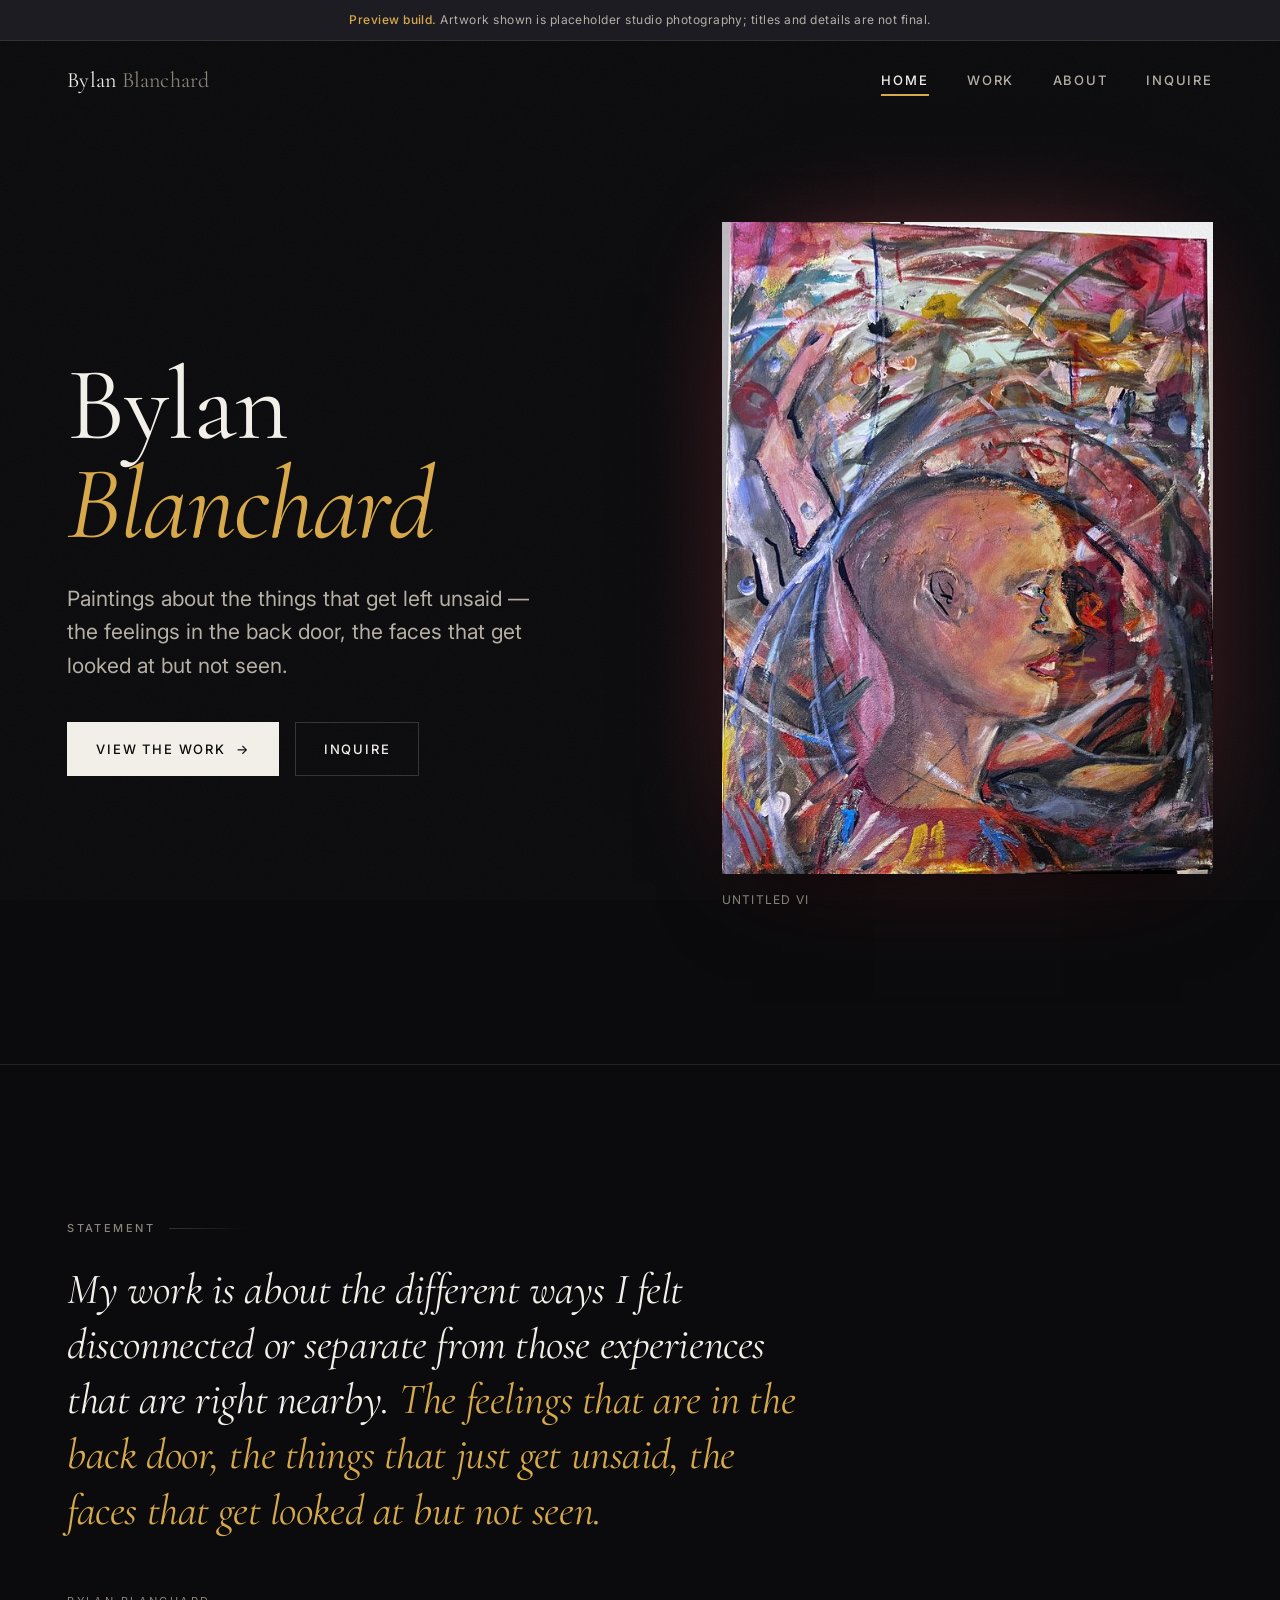
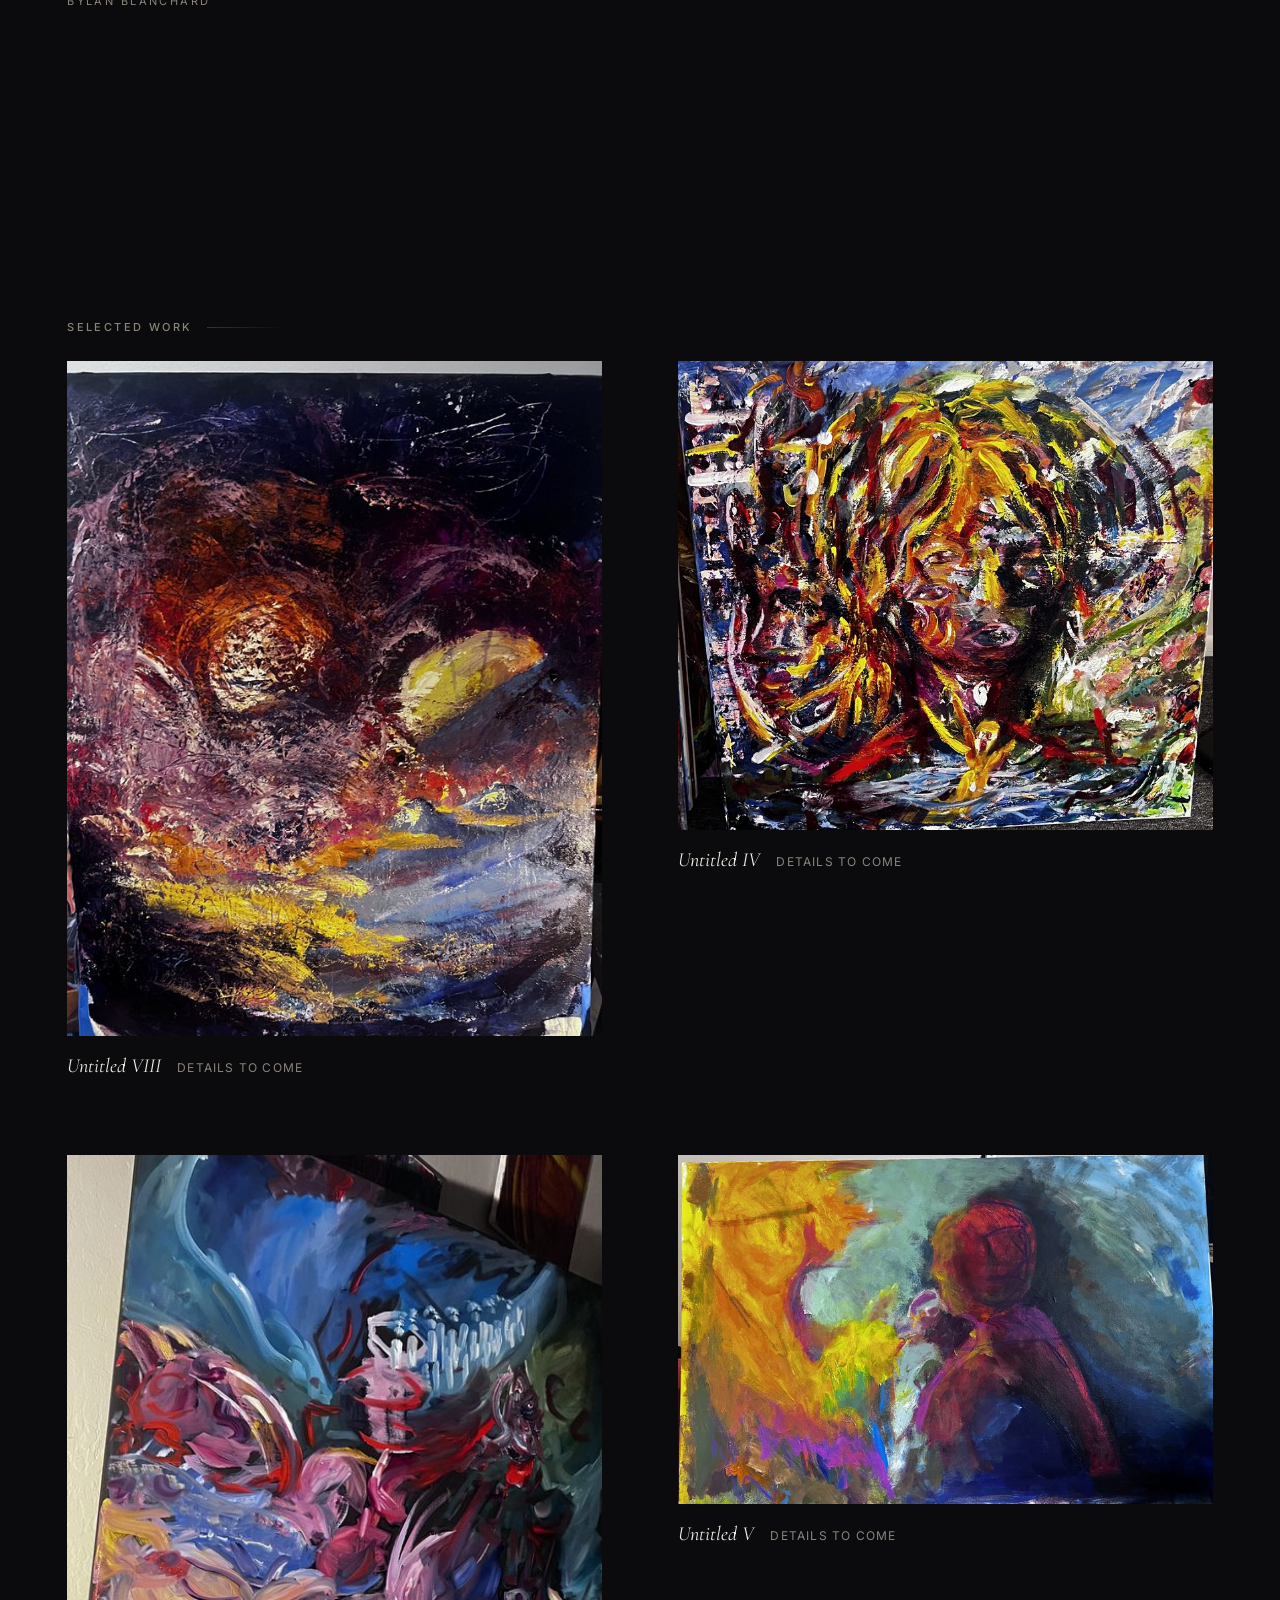
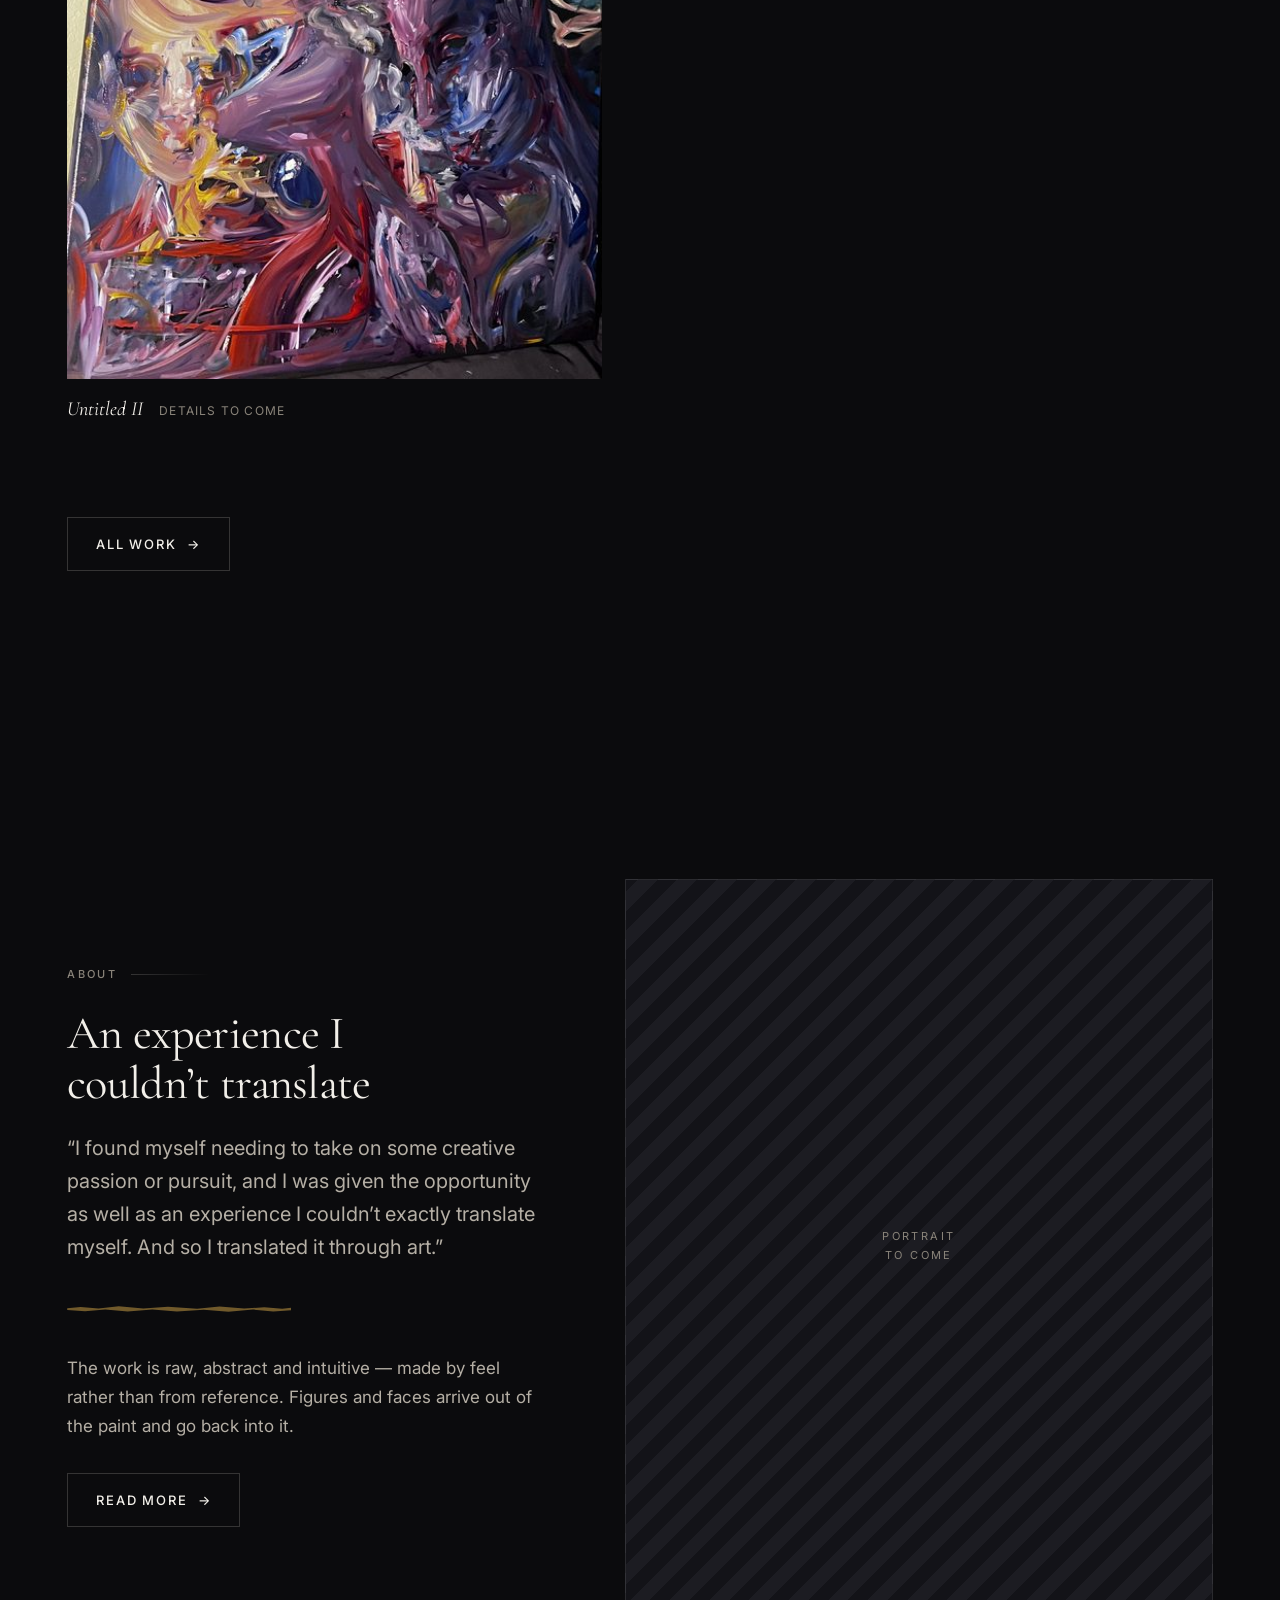
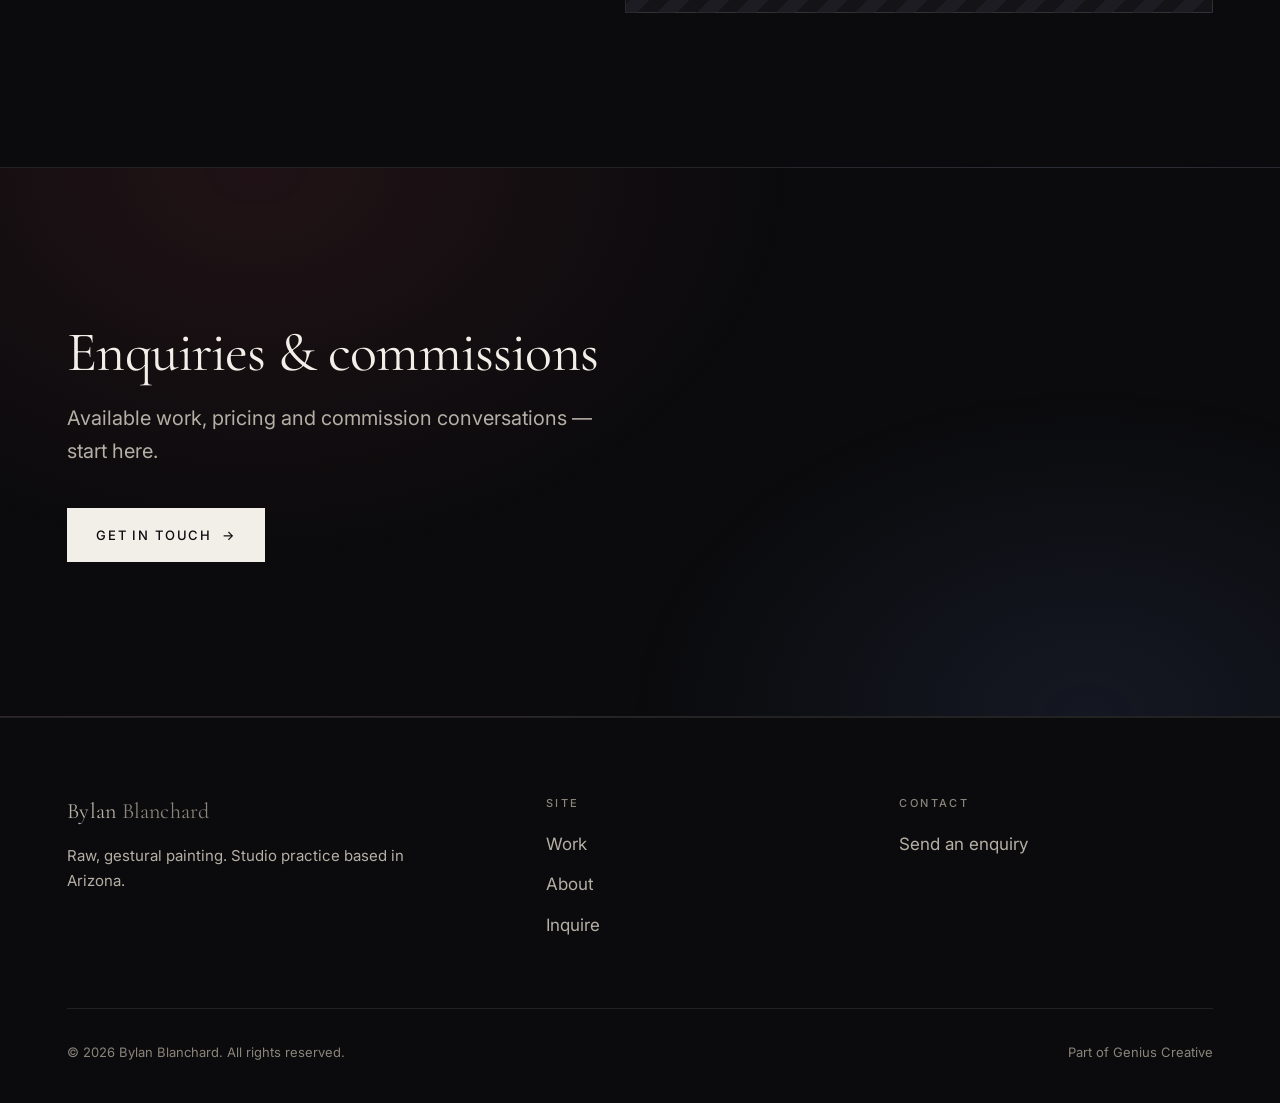
==== commit 6f16ddbc: "Rename Dylan to Bylan across site Co-Authored-By: Claude Sonnet 5 <noreply@anthropic.com>" ====
--- a/index.html
+++ b/index.html
@@ -3,9 +3,9 @@
 <head>
 <meta charset="utf-8">
 <meta name="viewport" content="width=device-width, initial-scale=1">
-<title>Dylan Blanchard — Paintings</title>
-<meta name="description" content="Raw, gestural paintings by Dylan Blanchard. Work about disconnection, the things left unsaid, and the faces that get looked at but not seen.">
-<meta property="og:title" content="Dylan Blanchard — Paintings">
+<title>Bylan Blanchard — Paintings</title>
+<meta name="description" content="Raw, gestural paintings by Bylan Blanchard. Work about disconnection, the things left unsaid, and the faces that get looked at but not seen.">
+<meta property="og:title" content="Bylan Blanchard — Paintings">
 <meta property="og:description" content="Raw, gestural paintings about the things left unsaid.">
 <meta property="og:type" content="website">
 <meta property="og:url" content="https://gbmisa.github.io/dylan-blanchard-site/">
@@ -28,7 +28,7 @@
 
 <header class="site-header">
   <div class="shell site-header__inner">
-    <a class="wordmark" href="index.html">Dylan <span>Blanchard</span></a>
+    <a class="wordmark" href="index.html">Bylan <span>Blanchard</span></a>
     <button class="nav-toggle" aria-expanded="false" aria-controls="nav" aria-label="Menu">
       <span class="nav-toggle__bars"></span>
     </button>
@@ -49,7 +49,7 @@
   <section class="hero shell">
     <div class="hero__grid">
       <div>
-        <h1 class="hero__title">Dylan<em>Blanchard</em></h1>
+        <h1 class="hero__title">Bylan<em>Blanchard</em></h1>
         <p class="hero__statement">
           Paintings about the things that get left unsaid — the feelings in the
           back door, the faces that get looked at but not seen.
@@ -85,7 +85,7 @@
           are in the back door, the things that just get unsaid, the faces that
           get looked at but not seen.</em>
         </p>
-        <cite class="statement__attrib">Dylan Blanchard</cite>
+        <cite class="statement__attrib">Bylan Blanchard</cite>
       </blockquote>
     </div>
   </section>
@@ -242,7 +242,7 @@
   <div class="shell">
     <div class="site-footer__grid">
       <div>
-        <a class="wordmark" href="index.html">Dylan <span>Blanchard</span></a>
+        <a class="wordmark" href="index.html">Bylan <span>Blanchard</span></a>
         <p style="margin-top: 1rem; max-width: 22rem; font-size: 0.9375rem;">
           Raw, gestural painting. Studio practice based in Arizona.
         </p>
@@ -258,13 +258,13 @@
       <div>
         <h3>Contact</h3>
         <ul>
-          <!-- TODO: replace with Dylan's real contact address -->
+          <!-- TODO: replace with Bylan's real contact address -->
           <li><a href="contact.html">Send an enquiry</a></li>
         </ul>
       </div>
     </div>
     <div class="site-footer__base">
-      <span>&copy; 2026 Dylan Blanchard. All rights reserved.</span>
+      <span>&copy; 2026 Bylan Blanchard. All rights reserved.</span>
       <span>Part of Genius Creative</span>
     </div>
   </div>
--- a/css/style.css
+++ b/css/style.css
@@ -1,5 +1,5 @@
 /* ==========================================================================
-   Dylan Blanchard — Genius Creative
+   Bylan Blanchard — Genius Creative
    Ink ground, jewel-tone accents, palette-knife texture.
    The paintings supply the loudest colour on every page; chrome stays quiet.
    ========================================================================== */
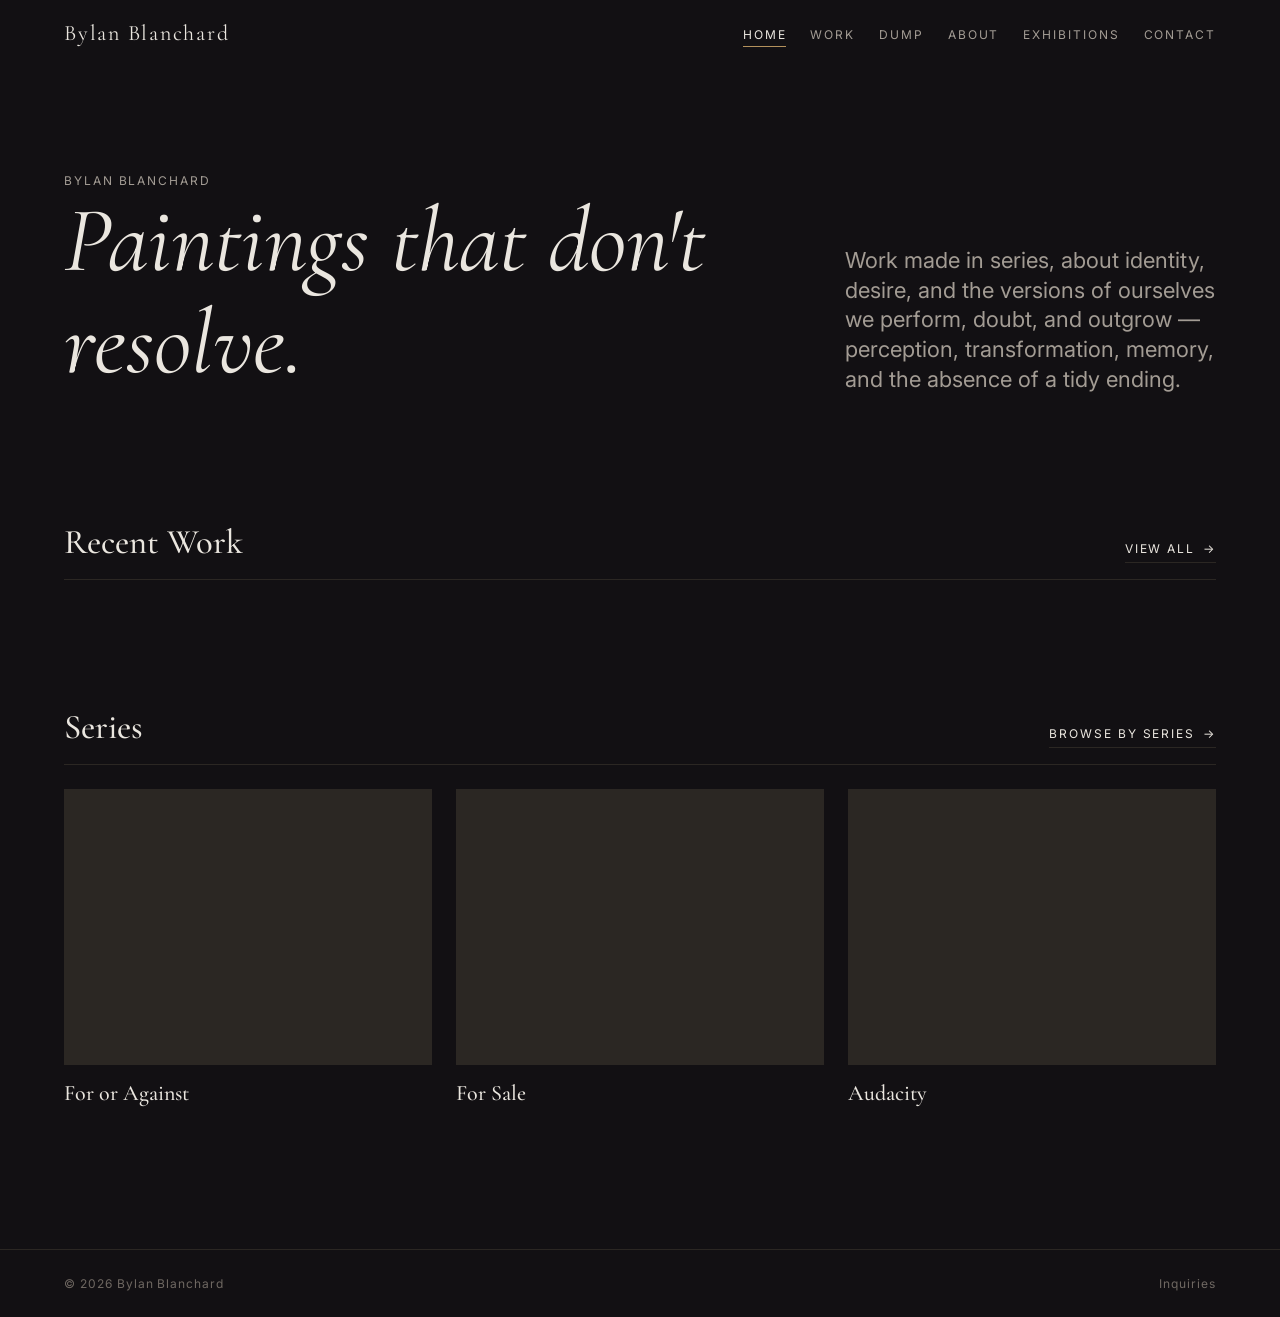
==== commit f784326a: "Add Dump page and real series structure New Dump nav page: a plain scrolling feed for quickly review" ====
--- a/index.html
+++ b/index.html
@@ -4,40 +4,36 @@
 <meta charset="utf-8">
 <meta name="viewport" content="width=device-width, initial-scale=1">
 <title>Bylan Blanchard — Paintings</title>
-<meta name="description" content="Raw, gestural paintings by Bylan Blanchard. Work about disconnection, the things left unsaid, and the faces that get looked at but not seen.">
-<meta property="og:title" content="Bylan Blanchard — Paintings">
-<meta property="og:description" content="Raw, gestural paintings about the things left unsaid.">
-<meta property="og:type" content="website">
-<meta property="og:url" content="https://gbmisa.github.io/dylan-blanchard-site/">
-<meta property="og:image" content="https://gbmisa.github.io/dylan-blanchard-site/images/artwork/work-06-1600.jpg">
-<link rel="canonical" href="https://gbmisa.github.io/dylan-blanchard-site/">
-<link rel="icon" href="data:image/svg+xml,%3Csvg xmlns='http://www.w3.org/2000/svg' viewBox='0 0 32 32'%3E%3Crect width='32' height='32' fill='%230b0b0d'/%3E%3Cpath d='M6 23c4-3 6-13 11-15 3.2-1.3 6 .2 8 2.4-5 2-8 10.6-12 12.6-3 1.5-5 1-7 0z' fill='%23d8a94a'/%3E%3C/svg%3E">
+<meta name="description" content="Paintings by Bylan Blanchard, presented in series — on identity, desire, perception, and transformation.">
+<link rel="icon" href="data:image/svg+xml,%3Csvg xmlns='http://www.w3.org/2000/svg' viewBox='0 0 32 32'%3E%3Crect width='32' height='32' fill='%23121013'/%3E%3Ccircle cx='16' cy='16' r='5' fill='%23b3915c'/%3E%3C/svg%3E">
 <link rel="preconnect" href="https://fonts.googleapis.com">
 <link rel="preconnect" href="https://fonts.gstatic.com" crossorigin>
-<link href="https://fonts.googleapis.com/css2?family=Cormorant+Garamond:ital,wght@0,400;0,600;1,400&family=Inter:wght@400;500&display=swap" rel="stylesheet">
-<link rel="stylesheet" href="css/style.css">
+<link href="https://fonts.googleapis.com/css2?family=Cormorant+Garamond:ital,wght@0,400;0,500;0,600;1,400&family=Inter:wght@400;500&display=swap" rel="stylesheet">
+<link rel="stylesheet" href="css/tokens.css">
+<link rel="stylesheet" href="css/base.css">
+<link rel="stylesheet" href="css/layout.css">
+<link rel="stylesheet" href="css/components.css">
 </head>
 <body>
 
 <a class="skip-link" href="#main">Skip to content</a>
 
-<!-- PREVIEW BANNER — delete this element (and §15 of style.css) at launch -->
-<div class="preview-banner">
-  <strong>Preview build.</strong> Artwork shown is placeholder studio photography; titles and details are not final.
-</div>
-
 <header class="site-header">
   <div class="shell site-header__inner">
-    <a class="wordmark" href="index.html">Bylan <span>Blanchard</span></a>
+    <a class="wordmark" href="index.html">Bylan Blanchard</a>
     <button class="nav-toggle" aria-expanded="false" aria-controls="nav" aria-label="Menu">
-      <span class="nav-toggle__bars"></span>
+      <span class="nav-toggle__bar"></span>
+      <span class="nav-toggle__bar"></span>
+      <span class="nav-toggle__bar"></span>
     </button>
     <nav class="nav" id="nav" aria-label="Primary">
       <ul class="nav__list">
-        <li><a class="nav__link" href="index.html" aria-current="page">Home</a></li>
-        <li><a class="nav__link" href="gallery.html">Work</a></li>
+        <li><a class="nav__link" href="index.html">Home</a></li>
+        <li><a class="nav__link" href="work.html">Work</a></li>
+        <li><a class="nav__link" href="dump.html">Dump</a></li>
         <li><a class="nav__link" href="about.html">About</a></li>
-        <li><a class="nav__link" href="contact.html">Inquire</a></li>
+        <li><a class="nav__link" href="exhibitions.html">Exhibitions</a></li>
+        <li><a class="nav__link" href="contact.html">Contact</a></li>
       </ul>
     </nav>
   </div>
@@ -45,246 +41,51 @@
 
 <main id="main">
 
-  <!-- ============================================================ hero -->
   <section class="hero shell">
-    <div class="hero__grid">
-      <div>
-        <h1 class="hero__title">Bylan<em>Blanchard</em></h1>
-        <p class="hero__statement">
-          Paintings about the things that get left unsaid — the feelings in the
-          back door, the faces that get looked at but not seen.
-        </p>
-        <div class="btn-row">
-          <a class="btn btn--solid" href="gallery.html">
-            View the work <span class="btn__arrow" aria-hidden="true">&rarr;</span>
-          </a>
-          <a class="btn" href="contact.html">Inquire</a>
-        </div>
-      </div>
-
-      <figure class="hero__figure">
-        <img src="images/artwork/work-06-800.jpg"
-             srcset="images/artwork/work-06-800.jpg 800w, images/artwork/work-06-1600.jpg 1600w"
-             sizes="(max-width: 60rem) 92vw, 40vw"
-             width="1204" height="1600"
-             alt="A bald figure in profile, painted in ochre and rose, ringed by dark looping arcs that half-swallow the face."
-             fetchpriority="high" decoding="async">
-        <figcaption class="hero__caption">Untitled VI</figcaption>
-      </figure>
+    <div>
+      <p class="hero__eyebrow">Bylan Blanchard</p>
+      <h1 class="hero__title">Paintings that don't resolve.</h1>
     </div>
+    <p class="hero__statement">
+      Work made in series, about identity, desire, and the versions of
+      ourselves we perform, doubt, and outgrow — perception, transformation,
+      memory, and the absence of a tidy ending.
+    </p>
   </section>
 
-  <!-- ======================================================= statement -->
-  <section class="section statement">
-    <div class="shell">
-      <p class="eyebrow">Statement</p>
-      <blockquote class="statement__quote">
-        <p>
-          My work is about the different ways I felt disconnected or separate
-          from those experiences that are right nearby. <em>The feelings that
-          are in the back door, the things that just get unsaid, the faces that
-          get looked at but not seen.</em>
-        </p>
-        <cite class="statement__attrib">Bylan Blanchard</cite>
-      </blockquote>
+  <section class="section shell" aria-labelledby="featured-heading">
+    <div class="section-heading">
+      <h2 class="section-heading__title" id="featured-heading">Recent Work</h2>
+      <a class="text-link" href="work.html">
+        View all <span class="text-link__arrow" aria-hidden="true">&rarr;</span>
+      </a>
     </div>
+    <div class="grid grid--3up" id="featured-grid"></div>
   </section>
 
-  <!-- ==================================================== selected work -->
-  <section class="section">
-    <div class="shell">
-      <p class="eyebrow">Selected work</p>
-
-      <div class="work-stagger">
-
-        <figure class="work reveal">
-          <a class="work__frame" data-lightbox
-             href="images/artwork/work-08-1600.jpg"
-             data-full="images/artwork/work-08-1600.jpg"
-             data-title="Untitled VIII"
-             data-meta="Details to come"
-             data-alt="A nocturne in deep violet and ox-blood, with molten ochre and gold forms surfacing through heavy impasto.">
-            <img src="images/artwork/work-08-800.jpg"
-                 srcset="images/artwork/work-08-800.jpg 800w, images/artwork/work-08-1600.jpg 1600w"
-                 sizes="(max-width: 48rem) 92vw, 45vw"
-                 width="1267" height="1600"
-                 alt="A nocturne in deep violet and ox-blood, with molten ochre and gold forms surfacing through heavy impasto."
-                 loading="lazy" decoding="async">
-          </a>
-          <figcaption class="work__caption">
-            <span class="work__title">Untitled VIII</span>
-            <span class="work__meta">Details to come</span>
-          </figcaption>
-        </figure>
-
-        <figure class="work reveal">
-          <a class="work__frame" data-lightbox
-             href="images/artwork/work-04-1600.jpg"
-             data-full="images/artwork/work-04-1600.jpg"
-             data-title="Untitled IV"
-             data-meta="Details to come"
-             data-alt="A head built from thick yellow and black knife strokes, dissolving into a tangle of red and green at the edges.">
-            <img src="images/artwork/work-04-800.jpg"
-                 srcset="images/artwork/work-04-800.jpg 800w, images/artwork/work-04-1600.jpg 1600w"
-                 sizes="(max-width: 48rem) 92vw, 45vw"
-                 width="1600" height="1406"
-                 alt="A head built from thick yellow and black knife strokes, dissolving into a tangle of red and green at the edges."
-                 loading="lazy" decoding="async">
-          </a>
-          <figcaption class="work__caption">
-            <span class="work__title">Untitled IV</span>
-            <span class="work__meta">Details to come</span>
-          </figcaption>
-        </figure>
-
-        <figure class="work reveal">
-          <a class="work__frame" data-lightbox
-             href="images/artwork/work-02-1600.jpg"
-             data-full="images/artwork/work-02-1600.jpg"
-             data-title="Untitled II"
-             data-meta="Details to come"
-             data-alt="Swirling rose, crimson and cobalt impasto in which several faces surface and sink back into the paint.">
-            <img src="images/artwork/work-02-800.jpg"
-                 srcset="images/artwork/work-02-800.jpg 800w, images/artwork/work-02-1600.jpg 1600w"
-                 sizes="(max-width: 48rem) 92vw, 45vw"
-                 width="1038" height="1600"
-                 alt="Swirling rose, crimson and cobalt impasto in which several faces surface and sink back into the paint."
-                 loading="lazy" decoding="async">
-          </a>
-          <figcaption class="work__caption">
-            <span class="work__title">Untitled II</span>
-            <span class="work__meta">Details to come</span>
-          </figcaption>
-        </figure>
-
-        <figure class="work reveal">
-          <a class="work__frame" data-lightbox
-             href="images/artwork/work-05-1600.jpg"
-             data-full="images/artwork/work-05-1600.jpg"
-             data-title="Untitled V"
-             data-meta="Details to come"
-             data-alt="A seated red figure turned away, set between a field of yellow light and a cold teal dark.">
-            <img src="images/artwork/work-05-800.jpg"
-                 srcset="images/artwork/work-05-800.jpg 800w, images/artwork/work-05-1600.jpg 1600w"
-                 sizes="(max-width: 48rem) 92vw, 45vw"
-                 width="1600" height="1044"
-                 alt="A seated red figure turned away, set between a field of yellow light and a cold teal dark."
-                 loading="lazy" decoding="async">
-          </a>
-          <figcaption class="work__caption">
-            <span class="work__title">Untitled V</span>
-            <span class="work__meta">Details to come</span>
-          </figcaption>
-        </figure>
-
-      </div>
-
-      <div class="btn-row" style="margin-top: clamp(3rem, 8vw, 6rem);">
-        <a class="btn" href="gallery.html">
-          All work <span class="btn__arrow" aria-hidden="true">&rarr;</span>
-        </a>
-      </div>
+  <section class="section section--tight shell" aria-labelledby="series-heading">
+    <div class="section-heading">
+      <h2 class="section-heading__title" id="series-heading">Series</h2>
+      <a class="text-link" href="work.html?view=series">
+        Browse by series <span class="text-link__arrow" aria-hidden="true">&rarr;</span>
+      </a>
     </div>
-  </section>
-
-  <!-- =========================================================== about -->
-  <section class="section">
-    <div class="shell">
-      <div class="split split--flip split--center">
-        <div class="portrait-slot">
-          <span class="portrait-slot__label">Portrait<br>to come</span>
-        </div>
-        <div>
-          <p class="eyebrow">About</p>
-          <h2 style="font-size: clamp(1.75rem, 1.3rem + 2vw, 3rem); margin-bottom: 1.5rem;">
-            An experience I couldn&rsquo;t translate
-          </h2>
-          <p class="lede">
-            &ldquo;I found myself needing to take on some creative passion or
-            pursuit, and I was given the opportunity as well as an experience I
-            couldn&rsquo;t exactly translate myself. And so I translated it
-            through art.&rdquo;
-          </p>
-          <hr class="stroke-rule" style="margin: 2.5rem 0;">
-          <p>
-            The work is raw, abstract and intuitive — made by feel rather than
-            from reference. Figures and faces arrive out of the paint and go
-            back into it.
-          </p>
-          <div class="btn-row" style="margin-top: 2rem;">
-            <a class="btn" href="about.html">
-              Read more <span class="btn__arrow" aria-hidden="true">&rarr;</span>
-            </a>
-          </div>
-        </div>
-      </div>
-    </div>
-  </section>
-
-  <!-- ============================================================= cta -->
-  <section class="section cta">
-    <div class="shell">
-      <h2 class="cta__title">Enquiries &amp; commissions</h2>
-      <p class="lede" style="margin-bottom: 2.5rem;">
-        Available work, pricing and commission conversations — start here.
-      </p>
-      <div class="btn-row">
-        <a class="btn btn--solid" href="contact.html">
-          Get in touch <span class="btn__arrow" aria-hidden="true">&rarr;</span>
-        </a>
-      </div>
-    </div>
+    <div class="grid grid--3up" id="series-grid"></div>
   </section>
 
 </main>
 
 <footer class="site-footer">
-  <div class="shell">
-    <div class="site-footer__grid">
-      <div>
-        <a class="wordmark" href="index.html">Bylan <span>Blanchard</span></a>
-        <p style="margin-top: 1rem; max-width: 22rem; font-size: 0.9375rem;">
-          Raw, gestural painting. Studio practice based in Arizona.
-        </p>
-      </div>
-      <div>
-        <h3>Site</h3>
-        <ul>
-          <li><a href="gallery.html">Work</a></li>
-          <li><a href="about.html">About</a></li>
-          <li><a href="contact.html">Inquire</a></li>
-        </ul>
-      </div>
-      <div>
-        <h3>Contact</h3>
-        <ul>
-          <!-- TODO: replace with Bylan's real contact address -->
-          <li><a href="contact.html">Send an enquiry</a></li>
-        </ul>
-      </div>
-    </div>
-    <div class="site-footer__base">
-      <span>&copy; 2026 Bylan Blanchard. All rights reserved.</span>
-      <span>Part of Genius Creative</span>
-    </div>
+  <div class="shell site-footer__inner">
+    <span>&copy; 2026 Bylan Blanchard</span>
+    <a href="contact.html">Inquiries</a>
   </div>
 </footer>
 
-<!-- ======================================================== lightbox -->
-<div class="lightbox" role="dialog" aria-modal="true" aria-hidden="true" aria-label="Artwork viewer">
-  <button class="lightbox__close" aria-label="Close viewer">&times;</button>
-  <button class="lightbox__nav lightbox__nav--prev" aria-label="Previous work">&#8249;</button>
-  <button class="lightbox__nav lightbox__nav--next" aria-label="Next work">&#8250;</button>
-  <div class="lightbox__stage">
-    <img class="lightbox__img" src="" alt="">
-  </div>
-  <div class="lightbox__bar shell">
-    <span class="lightbox__title"></span>
-    <span class="lightbox__meta"></span>
-  </div>
-</div>
-
-<script src="js/site-config.js"></script>
-<script src="js/main.js"></script>
+<script src="data/series.js"></script>
+<script src="data/artworks.js"></script>
+<script src="js/data.js"></script>
+<script src="js/nav.js"></script>
+<script src="js/home.js"></script>
 </body>
 </html>
--- a/css/tokens.css
+++ b/css/tokens.css
@@ -0,0 +1,63 @@
+/* Design tokens — the entire visual language lives here. */
+
+:root {
+  /* ---- color: a dim gallery, not a dark app ---- */
+  --color-bg: #121013;
+  --color-bg-raised: #17151890;
+  --color-fg: #eae6df;
+  --color-fg-muted: #a39c94;
+  --color-fg-faint: #6f6862;
+  --color-border: #2b2723;
+  --color-accent: #b3915c; /* muted gold — used sparingly, never as a fill */
+  --color-focus: #d8c8a8;
+
+  /* ---- type ---- */
+  --font-display: "Cormorant Garamond", "Iowan Old Style", Georgia, serif;
+  --font-body: "Inter", -apple-system, "Segoe UI", sans-serif;
+
+  --size-xs: 0.75rem;
+  --size-sm: 0.875rem;
+  --size-base: 1rem;
+  --size-lg: clamp(1.125rem, 1rem + 0.5vw, 1.375rem);
+  --size-xl: clamp(1.5rem, 1.2rem + 1.2vw, 2.25rem);
+  --size-2xl: clamp(2.25rem, 1.6rem + 2.8vw, 4rem);
+  --size-3xl: clamp(3rem, 1.8rem + 5vw, 6.5rem);
+
+  --leading-tight: 1.1;
+  --leading-snug: 1.35;
+  --leading-normal: 1.6;
+
+  --tracking-wide: 0.08em;
+  --tracking-wider: 0.16em;
+
+  /* ---- space ---- */
+  --space-1: 0.25rem;
+  --space-2: 0.5rem;
+  --space-3: 1rem;
+  --space-4: 1.5rem;
+  --space-5: 2.5rem;
+  --space-6: 4rem;
+  --space-7: 6.5rem;
+  --space-8: 10rem;
+
+  /* ---- layout ---- */
+  --shell-width: 84rem;
+  --shell-padding: var(--space-4);
+
+  /* ---- motion ---- */
+  --ease-quiet: cubic-bezier(0.2, 0.6, 0.2, 1);
+  --duration-fast: 200ms;
+  --duration-slow: 700ms;
+}
+
+@media (min-width: 720px) {
+  :root {
+    --shell-padding: var(--space-5);
+  }
+}
+
+@media (min-width: 1200px) {
+  :root {
+    --shell-padding: var(--space-6);
+  }
+}
--- a/css/base.css
+++ b/css/base.css
@@ -0,0 +1,107 @@
+/* Reset + global element defaults. */
+
+*,
+*::before,
+*::after {
+  box-sizing: border-box;
+}
+
+html {
+  -webkit-text-size-adjust: 100%;
+}
+
+html {
+  overflow-x: hidden;
+}
+
+body {
+  margin: 0;
+  overflow-x: hidden;
+  background: var(--color-bg);
+  color: var(--color-fg);
+  font-family: var(--font-body);
+  font-size: var(--size-base);
+  line-height: var(--leading-normal);
+  -webkit-font-smoothing: antialiased;
+}
+
+h1, h2, h3, h4 {
+  margin: 0;
+  font-family: var(--font-display);
+  font-weight: 500;
+  line-height: var(--leading-tight);
+  overflow-wrap: break-word;
+}
+
+p {
+  margin: 0;
+}
+
+ul, ol {
+  margin: 0;
+  padding: 0;
+  list-style: none;
+}
+
+a {
+  color: inherit;
+  text-decoration: none;
+}
+
+img {
+  display: block;
+  max-width: 100%;
+  height: auto;
+}
+
+button {
+  font: inherit;
+  color: inherit;
+  background: none;
+  border: 0;
+  padding: 0;
+  cursor: pointer;
+}
+
+/* Every custom interactive element gets a visible, deliberate focus ring —
+   the interface can be quiet without being inaccessible. */
+a:focus-visible,
+button:focus-visible {
+  outline: 1px solid var(--color-focus);
+  outline-offset: 4px;
+}
+
+.skip-link {
+  position: absolute;
+  top: -100%;
+  left: var(--space-3);
+  background: var(--color-bg);
+  color: var(--color-fg);
+  padding: var(--space-2) var(--space-3);
+  border: 1px solid var(--color-border);
+  z-index: 100;
+}
+
+.skip-link:focus {
+  top: var(--space-3);
+}
+
+.visually-hidden {
+  position: absolute;
+  width: 1px;
+  height: 1px;
+  overflow: hidden;
+  clip: rect(0 0 0 0);
+  white-space: nowrap;
+}
+
+@media (prefers-reduced-motion: reduce) {
+  *,
+  *::before,
+  *::after {
+    animation-duration: 0.01ms !important;
+    animation-iteration-count: 1 !important;
+    transition-duration: 0.01ms !important;
+    scroll-behavior: auto !important;
+  }
+}
--- a/css/layout.css
+++ b/css/layout.css
@@ -0,0 +1,193 @@
+/* Page-level structure: shell, header/nav, footer, section rhythm. */
+
+.shell {
+  max-width: var(--shell-width);
+  margin-inline: auto;
+  padding-inline: var(--shell-padding);
+}
+
+/* ---- header / nav ---- */
+
+.site-header {
+  position: sticky;
+  top: 0;
+  z-index: 50;
+  background: linear-gradient(var(--color-bg) 60%, transparent);
+  padding-block: var(--space-3);
+}
+
+.site-header__inner {
+  display: flex;
+  align-items: center;
+  justify-content: space-between;
+  gap: var(--space-3);
+}
+
+.wordmark {
+  font-family: var(--font-display);
+  font-size: var(--size-lg);
+  letter-spacing: var(--tracking-wide);
+}
+
+.nav {
+  display: none;
+}
+
+.nav__list {
+  display: flex;
+  gap: var(--space-4);
+}
+
+.nav__link {
+  font-size: var(--size-xs);
+  letter-spacing: var(--tracking-wider);
+  text-transform: uppercase;
+  color: var(--color-fg-muted);
+  transition: color var(--duration-fast) var(--ease-quiet);
+  padding-block: var(--space-1);
+  border-bottom: 1px solid transparent;
+}
+
+.nav__link:hover,
+.nav__link[aria-current="page"] {
+  color: var(--color-fg);
+  border-bottom-color: var(--color-accent);
+}
+
+.nav-toggle {
+  display: flex;
+  flex-direction: column;
+  justify-content: center;
+  align-items: flex-end;
+  gap: 0.3125rem;
+  width: 1.75rem;
+  height: 1.25rem;
+  flex-shrink: 0;
+}
+
+.nav-toggle__bar {
+  display: block;
+  width: 100%;
+  height: 2px;
+  background: var(--color-fg);
+  transition: transform var(--duration-fast) var(--ease-quiet), opacity var(--duration-fast) var(--ease-quiet), width var(--duration-fast) var(--ease-quiet);
+}
+
+.nav-toggle__bar:last-child {
+  width: 65%;
+}
+
+.nav-toggle[aria-expanded="true"] .nav-toggle__bar:last-child {
+  width: 100%;
+}
+
+.nav-toggle[aria-expanded="true"] .nav-toggle__bar:nth-child(1) {
+  transform: translateY(0.4375rem) rotate(45deg);
+}
+
+.nav-toggle[aria-expanded="true"] .nav-toggle__bar:nth-child(2) {
+  opacity: 0;
+}
+
+.nav-toggle[aria-expanded="true"] .nav-toggle__bar:nth-child(3) {
+  transform: translateY(-0.4375rem) rotate(-45deg);
+}
+
+@media (min-width: 800px) {
+  .nav-toggle {
+    display: none;
+  }
+
+  .nav {
+    display: block;
+  }
+}
+
+@media (max-width: 799.98px) {
+  .nav {
+    display: block;
+    position: fixed;
+    inset: 0;
+    background: var(--color-bg);
+    transform: translateY(-100%);
+    transition: transform var(--duration-slow) var(--ease-quiet);
+    padding: var(--space-7) var(--space-4);
+  }
+
+  .nav[data-open="true"] {
+    transform: translateY(0);
+  }
+
+  .nav__list {
+    flex-direction: column;
+    gap: var(--space-4);
+  }
+
+  .nav__link {
+    font-size: var(--size-lg);
+    font-family: var(--font-display);
+    text-transform: none;
+    letter-spacing: normal;
+  }
+}
+
+/* ---- footer ---- */
+
+.site-footer {
+  border-top: 1px solid var(--color-border);
+  margin-top: var(--space-7);
+  padding-block: var(--space-4);
+}
+
+.site-footer__inner {
+  display: flex;
+  flex-wrap: wrap;
+  gap: var(--space-2) var(--space-4);
+  justify-content: space-between;
+  font-size: var(--size-xs);
+  color: var(--color-fg-faint);
+  letter-spacing: var(--tracking-wide);
+}
+
+.site-footer a {
+  color: inherit;
+}
+
+.site-footer a:hover {
+  color: var(--color-fg-muted);
+}
+
+/* ---- section rhythm ---- */
+
+main {
+  display: block;
+  min-height: 60vh;
+}
+
+.section {
+  padding-block: var(--space-6);
+}
+
+.section--tight {
+  padding-block: var(--space-5);
+}
+
+/* ---- grids ---- */
+
+.grid {
+  display: grid;
+  gap: var(--space-5) var(--space-4);
+  grid-template-columns: minmax(0, 1fr);
+}
+
+@media (min-width: 620px) {
+  .grid--2up {
+    grid-template-columns: repeat(2, minmax(0, 1fr));
+  }
+}
+
+@media (min-width: 960px) {
+  .grid--3up {
+    grid-template-columns: repeat(3, minmax(0, 1fr));
+  }
+}
--- a/css/components.css
+++ b/css/components.css
@@ -0,0 +1,395 @@
+/* Reusable pieces: hero, cards, metadata, links, tags. */
+
+/* ---- hero (home) ---- */
+
+.hero {
+  padding-block: var(--space-7) var(--space-6);
+  display: grid;
+  grid-template-columns: minmax(0, 1fr);
+  gap: var(--space-5);
+}
+
+@media (min-width: 900px) {
+  .hero {
+    grid-template-columns: minmax(0, 2fr) minmax(0, 1fr);
+    align-items: end;
+  }
+}
+
+.hero__eyebrow {
+  font-size: var(--size-xs);
+  letter-spacing: var(--tracking-wider);
+  text-transform: uppercase;
+  color: var(--color-fg-muted);
+}
+
+.hero__title {
+  font-size: var(--size-3xl);
+  font-weight: 400;
+  font-style: italic;
+  max-width: 20ch;
+}
+
+.hero__statement {
+  max-width: 42ch;
+  color: var(--color-fg-muted);
+  font-size: var(--size-lg);
+  line-height: var(--leading-snug);
+}
+
+/* ---- understated text link ---- */
+
+.text-link {
+  display: inline-flex;
+  align-items: baseline;
+  gap: var(--space-2);
+  font-size: var(--size-xs);
+  letter-spacing: var(--tracking-wider);
+  text-transform: uppercase;
+  color: var(--color-fg);
+  border-bottom: 1px solid var(--color-border);
+  padding-bottom: var(--space-1);
+  transition: border-color var(--duration-fast) var(--ease-quiet), color var(--duration-fast) var(--ease-quiet);
+}
+
+.text-link:hover {
+  border-color: var(--color-accent);
+}
+
+.text-link__arrow {
+  transition: transform var(--duration-fast) var(--ease-quiet);
+}
+
+.text-link:hover .text-link__arrow {
+  transform: translateX(0.2em);
+}
+
+/* ---- section heading ---- */
+
+.section-heading {
+  display: flex;
+  align-items: baseline;
+  justify-content: space-between;
+  gap: var(--space-3);
+  margin-bottom: var(--space-4);
+  border-bottom: 1px solid var(--color-border);
+  padding-bottom: var(--space-3);
+}
+
+.section-heading__title {
+  font-size: var(--size-xl);
+}
+
+/* ---- view toggle (Work page: Series / All Work) ---- */
+
+.view-toggle {
+  display: flex;
+  gap: var(--space-3);
+}
+
+.view-toggle__btn {
+  font-size: var(--size-xs);
+  letter-spacing: var(--tracking-wider);
+  text-transform: uppercase;
+  color: var(--color-fg-faint);
+  padding-bottom: var(--space-1);
+  border-bottom: 1px solid transparent;
+}
+
+.view-toggle__btn[aria-pressed="true"] {
+  color: var(--color-fg);
+  border-bottom-color: var(--color-accent);
+}
+
+.view-toggle__btn:hover {
+  color: var(--color-fg);
+}
+
+/* ---- artwork card ---- */
+
+.artwork-card {
+  display: block;
+}
+
+.artwork-card__frame {
+  overflow: hidden;
+  background: var(--color-border);
+  opacity: 0;
+  animation: reveal var(--duration-slow) var(--ease-quiet) forwards;
+}
+
+.artwork-card__frame img {
+  width: 100%;
+  height: auto;
+  transition: transform var(--duration-slow) var(--ease-quiet);
+}
+
+.artwork-card:hover .artwork-card__frame img {
+  transform: scale(1.02);
+}
+
+.artwork-card__title {
+  margin-top: var(--space-3);
+  font-size: var(--size-base);
+}
+
+.artwork-card__meta {
+  margin-top: var(--space-1);
+  font-size: var(--size-xs);
+  color: var(--color-fg-faint);
+  letter-spacing: var(--tracking-wide);
+}
+
+@keyframes reveal {
+  from {
+    opacity: 0;
+    transform: translateY(0.75rem);
+  }
+  to {
+    opacity: 1;
+    transform: translateY(0);
+  }
+}
+
+@media (prefers-reduced-motion: reduce) {
+  .artwork-card__frame {
+    animation: none;
+    opacity: 1;
+  }
+}
+
+/* ---- series card (Work page, series view) ---- */
+
+.series-card__frame {
+  aspect-ratio: 4 / 3;
+  overflow: hidden;
+  background: var(--color-border);
+}
+
+.series-card__frame img {
+  width: 100%;
+  height: 100%;
+  object-fit: cover;
+  transition: transform var(--duration-slow) var(--ease-quiet);
+}
+
+.series-card:hover .series-card__frame img {
+  transform: scale(1.03);
+}
+
+.series-card__title {
+  margin-top: var(--space-3);
+  font-size: var(--size-lg);
+}
+
+.series-card__period {
+  margin-top: var(--space-1);
+  font-size: var(--size-xs);
+  color: var(--color-fg-faint);
+  letter-spacing: var(--tracking-wide);
+}
+
+/* ---- series header (Series detail page) ---- */
+
+.series-header {
+  padding-block: var(--space-6) var(--space-5);
+  max-width: 52ch;
+}
+
+.series-header__period {
+  font-size: var(--size-xs);
+  letter-spacing: var(--tracking-wider);
+  text-transform: uppercase;
+  color: var(--color-fg-muted);
+}
+
+.series-header__title {
+  margin-top: var(--space-2);
+  font-size: var(--size-2xl);
+  font-style: italic;
+  font-weight: 400;
+}
+
+.series-header__statement {
+  margin-top: var(--space-4);
+  color: var(--color-fg-muted);
+  font-size: var(--size-lg);
+  line-height: var(--leading-snug);
+}
+
+/* ---- artwork detail page ---- */
+
+.artwork-detail {
+  display: grid;
+  grid-template-columns: minmax(0, 1fr);
+  gap: var(--space-5);
+  padding-block: var(--space-5) var(--space-6);
+}
+
+.artwork-detail__image {
+  background: var(--color-border);
+}
+
+.artwork-detail__image img {
+  width: 100%;
+  height: auto;
+}
+
+.artwork-detail__title {
+  font-size: var(--size-2xl);
+  font-style: italic;
+  font-weight: 400;
+}
+
+.artwork-detail__series-link {
+  display: inline-block;
+  margin-top: var(--space-2);
+  font-size: var(--size-sm);
+  color: var(--color-fg-muted);
+}
+
+.artwork-detail__series-link:hover {
+  color: var(--color-fg);
+}
+
+.meta-list {
+  margin-top: var(--space-4);
+  display: grid;
+  gap: var(--space-2) var(--space-4);
+  grid-template-columns: auto minmax(0, 1fr);
+  font-size: var(--size-sm);
+}
+
+.meta-list dt {
+  color: var(--color-fg-faint);
+  letter-spacing: var(--tracking-wide);
+  text-transform: uppercase;
+  font-size: var(--size-xs);
+}
+
+.meta-list dd {
+  margin: 0;
+  color: var(--color-fg-muted);
+}
+
+.availability {
+  display: inline-flex;
+  align-items: center;
+  gap: 0.5em;
+  color: var(--color-fg-muted);
+}
+
+.availability::before {
+  content: "";
+  width: 0.4em;
+  height: 0.4em;
+  border-radius: 50%;
+  background: var(--color-accent);
+}
+
+.availability[data-status="Sold"]::before,
+.availability[data-status="Not for sale"]::before {
+  background: var(--color-fg-faint);
+}
+
+.artwork-detail__description {
+  margin-top: var(--space-4);
+  max-width: 60ch;
+  color: var(--color-fg-muted);
+  line-height: var(--leading-normal);
+}
+
+@media (min-width: 900px) {
+  .artwork-detail {
+    grid-template-columns: minmax(0, 1.6fr) minmax(0, 1fr);
+    align-items: start;
+  }
+
+  .artwork-detail__info {
+    position: sticky;
+    top: 6rem;
+  }
+}
+
+/* ---- prose (about / exhibitions / contact copy) ---- */
+
+.prose {
+  max-width: 62ch;
+  color: var(--color-fg-muted);
+  font-size: var(--size-lg);
+  line-height: var(--leading-snug);
+}
+
+.prose + .prose {
+  margin-top: var(--space-4);
+}
+
+.prose strong {
+  color: var(--color-fg);
+  font-weight: 500;
+}
+
+/* ---- dump (raw scrolling image feed) ---- */
+
+.dump-count {
+  font-size: var(--size-xs);
+  letter-spacing: var(--tracking-wider);
+  text-transform: uppercase;
+  color: var(--color-fg-muted);
+}
+
+.dump-list {
+  display: flex;
+  flex-direction: column;
+  align-items: center;
+  gap: var(--space-6);
+}
+
+.dump-item {
+  width: 100%;
+  max-width: 46rem;
+  background: var(--color-border);
+}
+
+.dump-item img {
+  width: 100%;
+  height: auto;
+}
+
+/* ---- exhibitions list ---- */
+
+.exhibition {
+  display: grid;
+  gap: var(--space-1) var(--space-4);
+  grid-template-columns: minmax(0, 1fr);
+  padding-block: var(--space-4);
+  border-bottom: 1px solid var(--color-border);
+}
+
+.exhibition:first-child {
+  border-top: 1px solid var(--color-border);
+}
+
+.exhibition__year {
+  font-size: var(--size-xs);
+  letter-spacing: var(--tracking-wider);
+  color: var(--color-fg-faint);
+}
+
+.exhibition__title {
+  font-size: var(--size-lg);
+  font-family: var(--font-display);
+  font-style: italic;
+}
+
+.exhibition__venue {
+  color: var(--color-fg-muted);
+  font-size: var(--size-sm);
+}
+
+@media (min-width: 700px) {
+  .exhibition {
+    grid-template-columns: 6rem minmax(0, 1fr);
+    align-items: baseline;
+  }
+}
